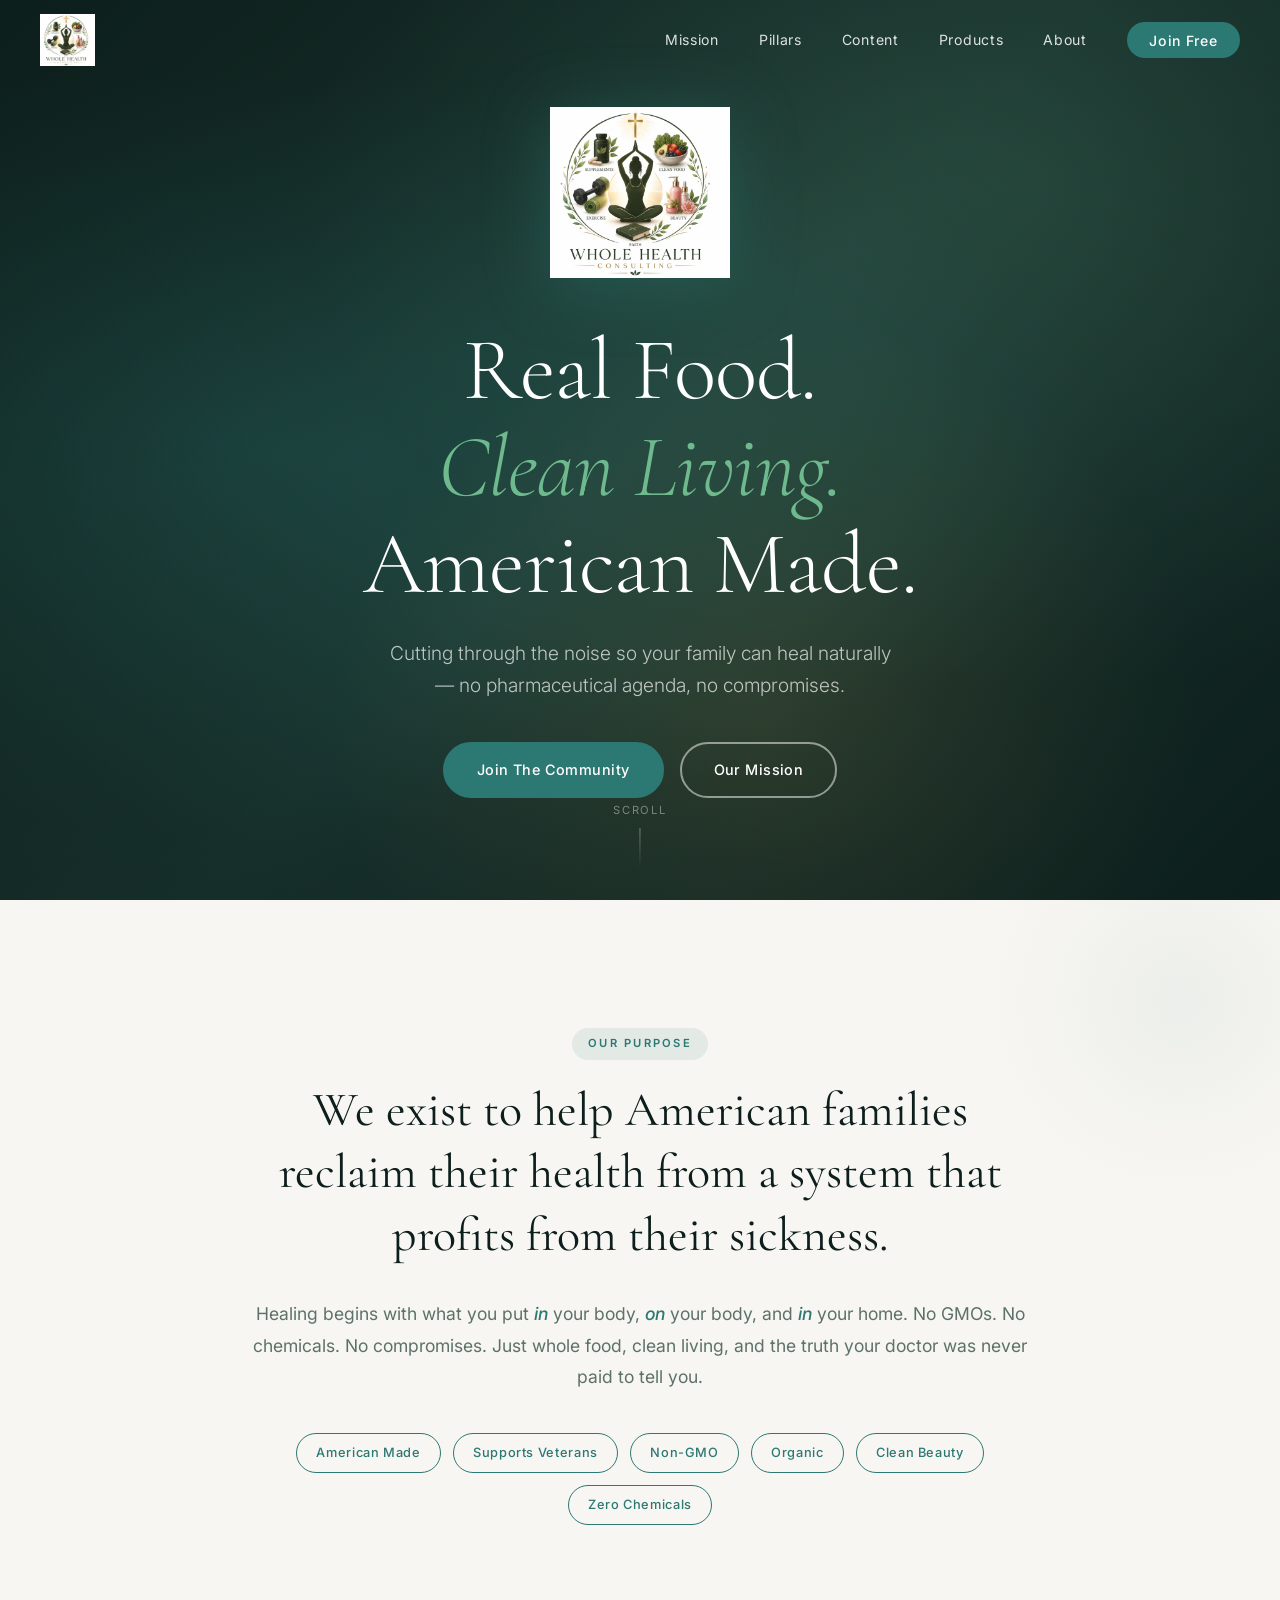
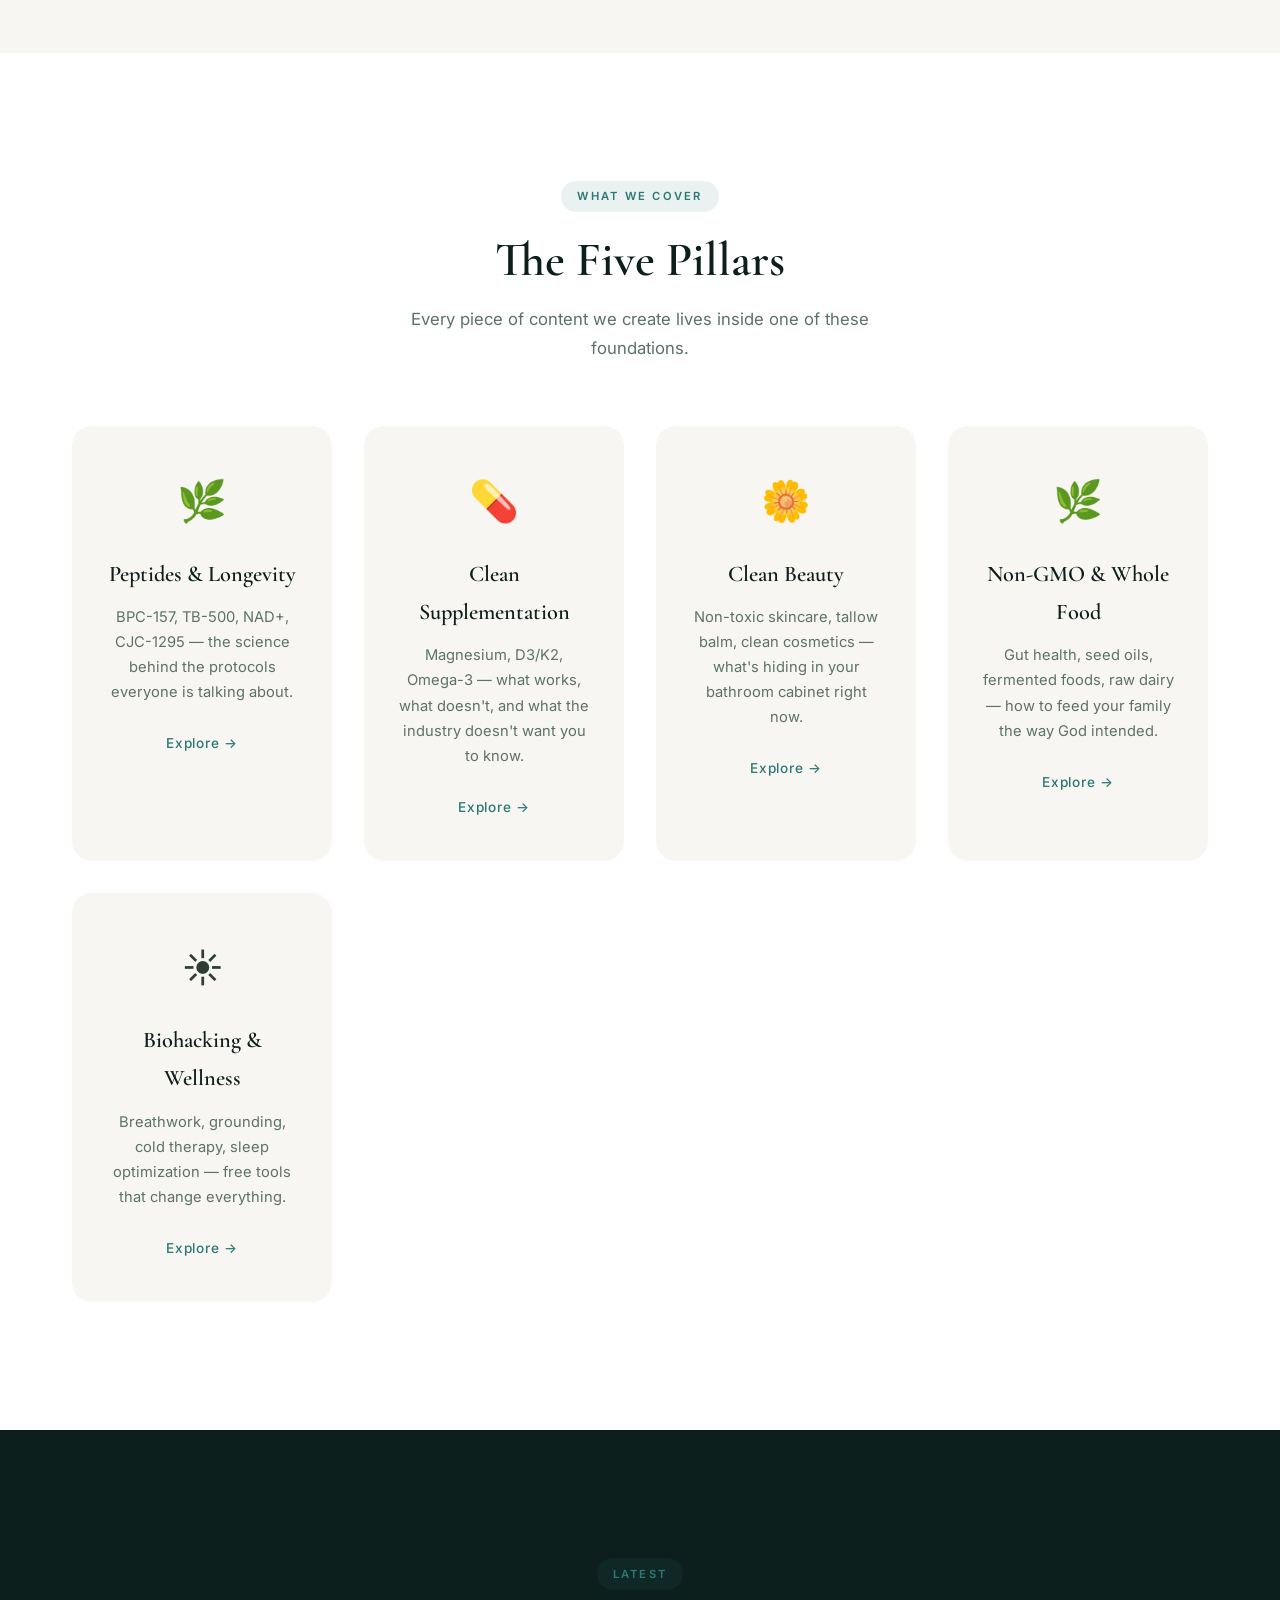
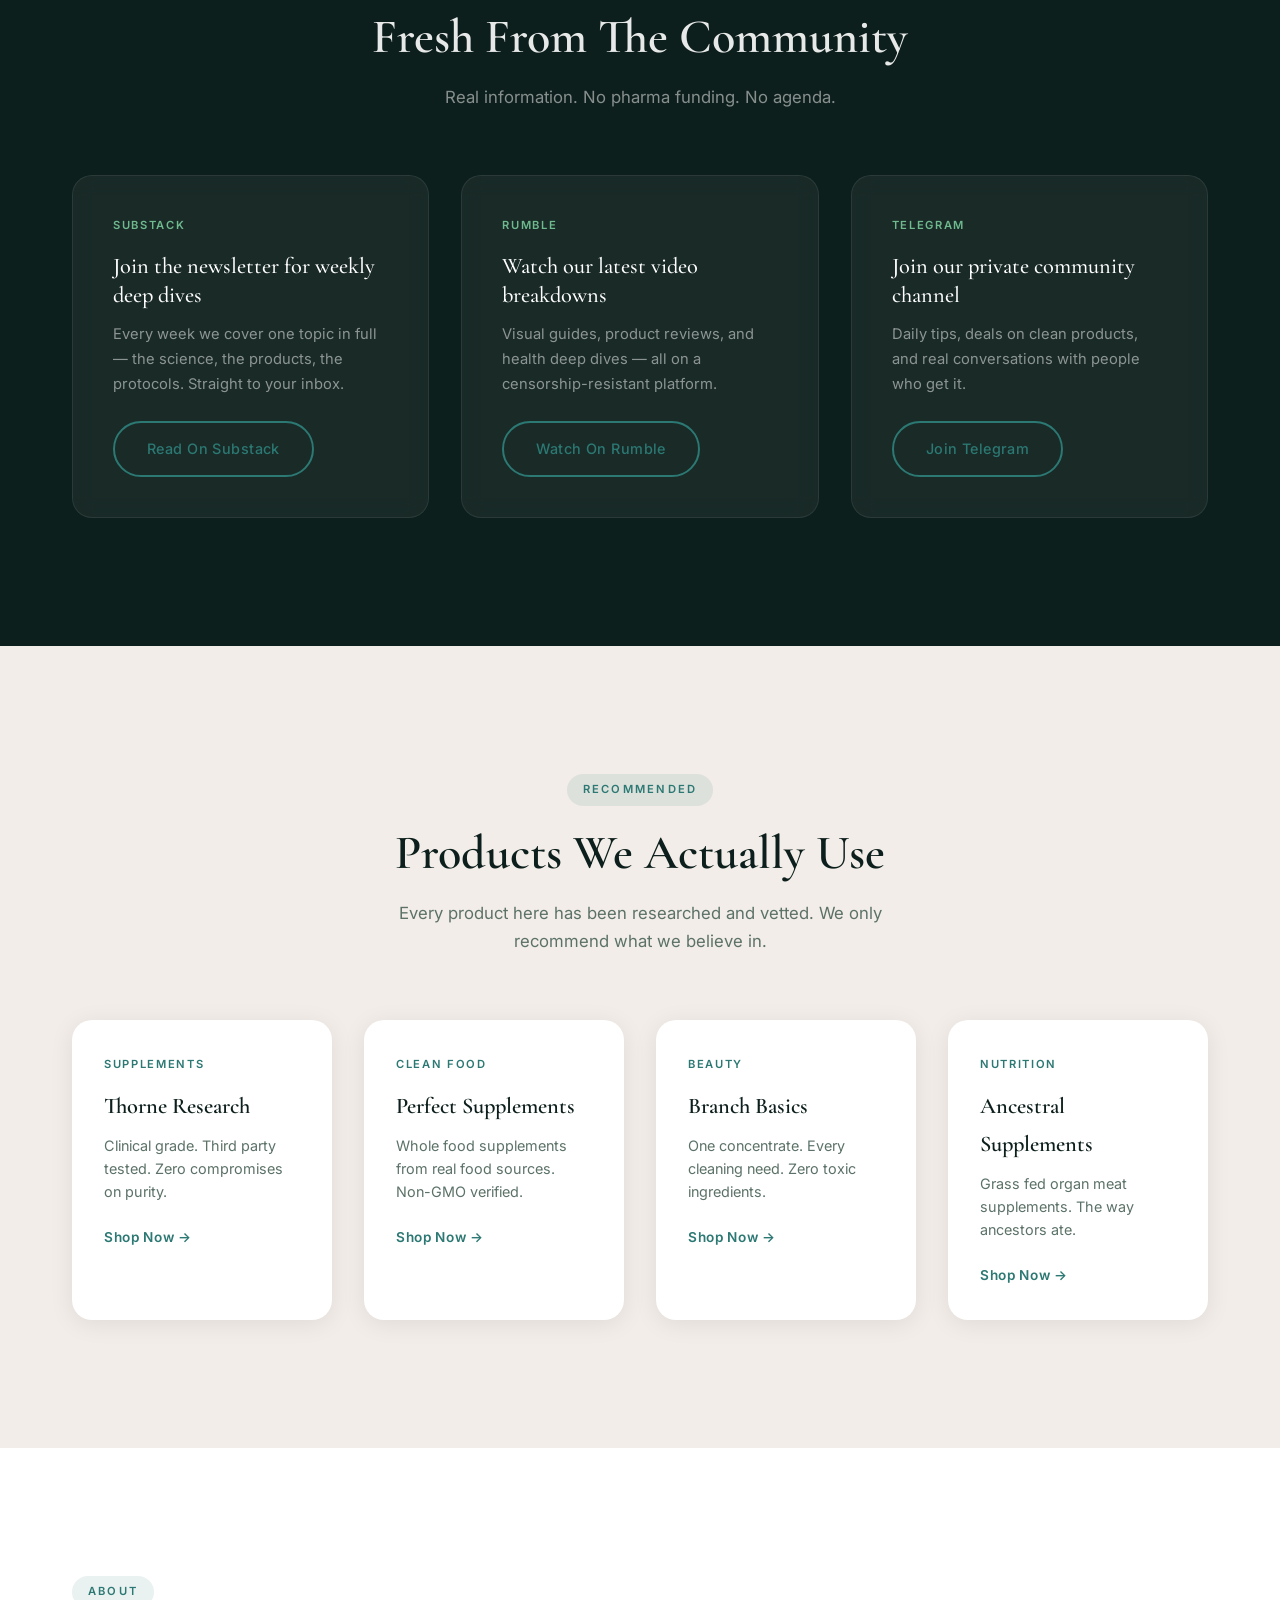
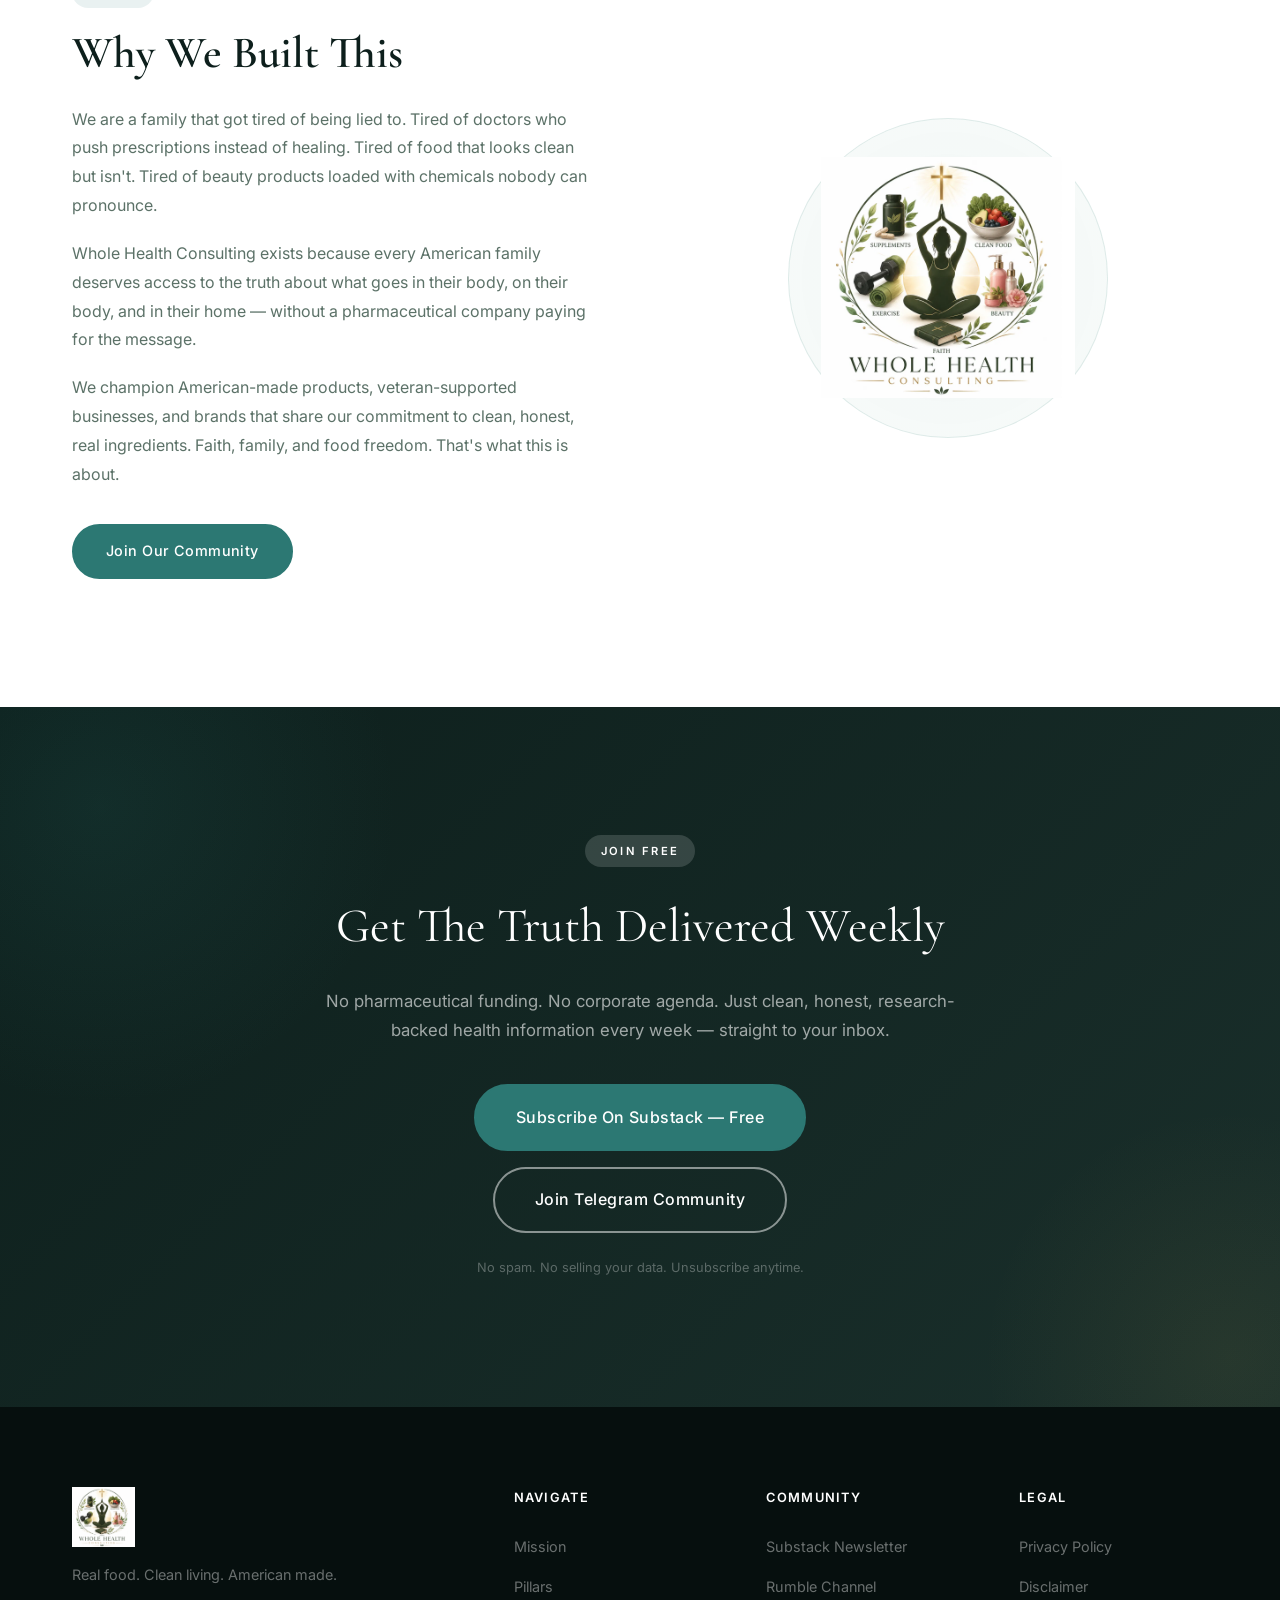
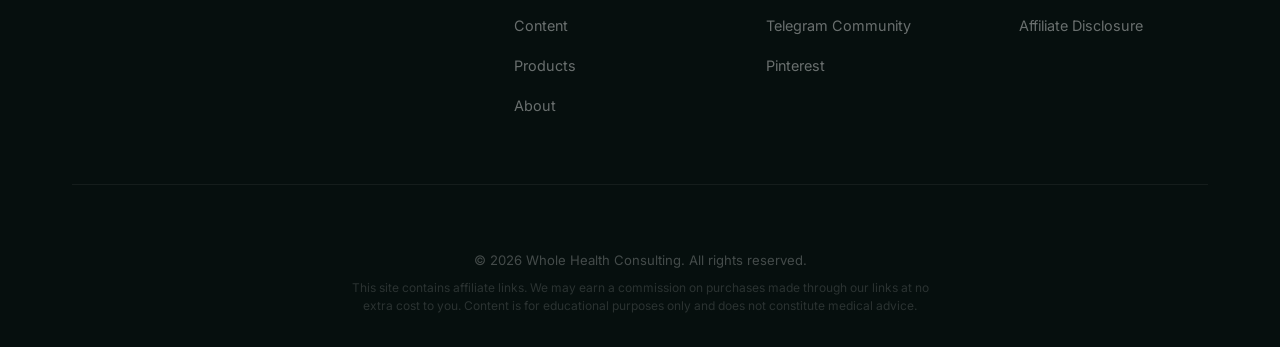
==== index.html @ 57c7e7fd "Initial site build — full homepage with all sections" ====
<!DOCTYPE html>
<html lang="en">
<head>
    <meta charset="UTF-8" />
    <meta name="viewport" content="width=device-width, initial-scale=1.0" />
    <meta name="description" content="Whole Health Consulting — Real food. Clean living. American made. Natural health education for families who demand better." />
    <title>Whole Health Consulting</title>

    <!-- Fonts -->
    <link rel="preconnect" href="https://fonts.googleapis.com" />
    <link rel="preconnect" href="https://fonts.gstatic.com" crossorigin />
    <link href="https://fonts.googleapis.com/css2?family=Cormorant+Garamond:ital,wght@0,300;0,400;0,600;0,700;1,300;1,400&family=Inter:wght@300;400;500;600&display=swap" rel="stylesheet" />

    <!-- Styles -->
    <link rel="stylesheet" href="css/style.css" />
    <link rel="stylesheet" href="css/animations.css" />
    <link rel="stylesheet" href="css/responsive.css" />
</head>

<body>

    <!-- ── NAVIGATION ───────────────────────────────────── -->
    <nav id="navbar">
        <div class="nav-container">
            <a href="#home" class="nav-logo">
                <img src="images/logo.png" alt="Whole Health Consulting" />
            </a>
            <button class="nav-toggle" id="navToggle" aria-label="Toggle menu">
                <span></span><span></span><span></span>
            </button>
            <ul class="nav-links" id="navLinks">
                <li><a href="#mission">Mission</a></li>
                <li><a href="#pillars">Pillars</a></li>
                <li><a href="#content">Content</a></li>
                <li><a href="#products">Products</a></li>
                <li><a href="#about">About</a></li>
                <li><a href="#newsletter" class="nav-cta">Join Free</a></li>
            </ul>
        </div>
    </nav>

    <!-- ── HERO ─────────────────────────────────────────── -->
    <section id="home" class="hero">
        <div class="hero-bg">
            <div class="hero-overlay"></div>
            <div class="hero-particles" id="particles"></div>
        </div>
        <div class="hero-content">
            <img src="images/logo.png" alt="Whole Health Consulting" class="hero-logo animate-float" />
            <h1 class="hero-title animate-fade-up">
                Real Food.<br />
                <em>Clean Living.</em><br />
                American Made.
            </h1>
            <p class="hero-sub animate-fade-up delay-1">
                Cutting through the noise so your family can heal naturally —
                no pharmaceutical agenda, no compromises.
            </p>
            <div class="hero-buttons animate-fade-up delay-2">
                <a href="#newsletter" class="btn btn-primary">Join The Community</a>
                <a href="#mission" class="btn btn-ghost">Our Mission</a>
            </div>
        </div>
        <div class="hero-scroll-indicator">
            <span>Scroll</span>
            <div class="scroll-line"></div>
        </div>
    </section>

    <!-- ── MISSION ───────────────────────────────────────── -->
    <section id="mission" class="mission">
        <div class="container">
            <div class="mission-inner">
                <div class="section-tag animate-on-scroll">Our Purpose</div>
                <h2 class="mission-statement animate-on-scroll">
                    We exist to help American families reclaim their health
                    from a system that profits from their sickness.
                </h2>
                <p class="mission-body animate-on-scroll">
                    Healing begins with what you put <em>in</em> your body, <em>on</em> your body,
                    and <em>in</em> your home. No GMOs. No chemicals. No compromises.
                    Just whole food, clean living, and the truth your doctor was never paid to tell you.
                </p>
                <div class="mission-tags animate-on-scroll">
                    <span class="tag">American Made</span>
                    <span class="tag">Supports Veterans</span>
                    <span class="tag">Non-GMO</span>
                    <span class="tag">Organic</span>
                    <span class="tag">Clean Beauty</span>
                    <span class="tag">Zero Chemicals</span>
                </div>
            </div>
        </div>
    </section>

    <!-- ── PILLARS ───────────────────────────────────────── -->
    <section id="pillars" class="pillars">
        <div class="container">
            <div class="section-header animate-on-scroll">
                <div class="section-tag">What We Cover</div>
                <h2>The Five Pillars</h2>
                <p>Every piece of content we create lives inside one of these foundations.</p>
            </div>
            <div class="pillars-grid">

                <div class="pillar-card animate-on-scroll">
                    <div class="pillar-icon">&#127807;</div>
                    <h3>Peptides &amp; Longevity</h3>
                    <p>BPC-157, TB-500, NAD+, CJC-1295 — the science behind the protocols everyone is talking about.</p>
                    <a href="#newsletter" class="pillar-link">Explore &#8594;</a>
                </div>

                <div class="pillar-card animate-on-scroll delay-1">
                    <div class="pillar-icon">&#128138;</div>
                    <h3>Clean Supplementation</h3>
                    <p>Magnesium, D3/K2, Omega-3 — what works, what doesn't, and what the industry doesn't want you to know.</p>
                    <a href="#newsletter" class="pillar-link">Explore &#8594;</a>
                </div>

                <div class="pillar-card animate-on-scroll delay-2">
                    <div class="pillar-icon">&#127804;</div>
                    <h3>Clean Beauty</h3>
                    <p>Non-toxic skincare, tallow balm, clean cosmetics — what's hiding in your bathroom cabinet right now.</p>
                    <a href="#newsletter" class="pillar-link">Explore &#8594;</a>
                </div>

                <div class="pillar-card animate-on-scroll delay-3">
                    <div class="pillar-icon">&#127807;</div>
                    <h3>Non-GMO &amp; Whole Food</h3>
                    <p>Gut health, seed oils, fermented foods, raw dairy — how to feed your family the way God intended.</p>
                    <a href="#newsletter" class="pillar-link">Explore &#8594;</a>
                </div>

                <div class="pillar-card animate-on-scroll delay-4">
                    <div class="pillar-icon">&#9728;</div>
                    <h3>Biohacking &amp; Wellness</h3>
                    <p>Breathwork, grounding, cold therapy, sleep optimization — free tools that change everything.</p>
                    <a href="#newsletter" class="pillar-link">Explore &#8594;</a>
                </div>

            </div>
        </div>
    </section>

    <!-- ── FEATURED CONTENT ──────────────────────────────── -->
    <section id="content" class="featured-content">
        <div class="container">
            <div class="section-header animate-on-scroll">
                <div class="section-tag">Latest</div>
                <h2>Fresh From The Community</h2>
                <p>Real information. No pharma funding. No agenda.</p>
            </div>
            <div class="content-grid">
                <div class="content-card animate-on-scroll">
                    <div class="content-card-tag">Substack</div>
                    <h3>Join the newsletter for weekly deep dives</h3>
                    <p>Every week we cover one topic in full — the science, the products, the protocols. Straight to your inbox.</p>
                    <a href="https://substack.com" target="_blank" class="btn btn-outline">Read On Substack</a>
                </div>
                <div class="content-card animate-on-scroll delay-1">
                    <div class="content-card-tag">Rumble</div>
                    <h3>Watch our latest video breakdowns</h3>
                    <p>Visual guides, product reviews, and health deep dives — all on a censorship-resistant platform.</p>
                    <a href="https://rumble.com" target="_blank" class="btn btn-outline">Watch On Rumble</a>
                </div>
                <div class="content-card animate-on-scroll delay-2">
                    <div class="content-card-tag">Telegram</div>
                    <h3>Join our private community channel</h3>
                    <p>Daily tips, deals on clean products, and real conversations with people who get it.</p>
                    <a href="https://telegram.org" target="_blank" class="btn btn-outline">Join Telegram</a>
                </div>
            </div>
        </div>
    </section>

    <!-- ── PRODUCTS ───────────────────────────────────────── -->
    <section id="products" class="products">
        <div class="container">
            <div class="section-header animate-on-scroll">
                <div class="section-tag">Recommended</div>
                <h2>Products We Actually Use</h2>
                <p>Every product here has been researched and vetted. We only recommend what we believe in.</p>
            </div>
            <div class="products-grid">
                <div class="product-card animate-on-scroll">
                    <div class="product-category">Supplements</div>
                    <h4>Thorne Research</h4>
                    <p>Clinical grade. Third party tested. Zero compromises on purity.</p>
                    <a href="#" class="product-link">Shop Now &#8594;</a>
                </div>
                <div class="product-card animate-on-scroll delay-1">
                    <div class="product-category">Clean Food</div>
                    <h4>Perfect Supplements</h4>
                    <p>Whole food supplements from real food sources. Non-GMO verified.</p>
                    <a href="#" class="product-link">Shop Now &#8594;</a>
                </div>
                <div class="product-card animate-on-scroll delay-2">
                    <div class="product-category">Beauty</div>
                    <h4>Branch Basics</h4>
                    <p>One concentrate. Every cleaning need. Zero toxic ingredients.</p>
                    <a href="#" class="product-link">Shop Now &#8594;</a>
                </div>
                <div class="product-card animate-on-scroll delay-3">
                    <div class="product-category">Nutrition</div>
                    <h4>Ancestral Supplements</h4>
                    <p>Grass fed organ meat supplements. The way ancestors ate.</p>
                    <a href="#" class="product-link">Shop Now &#8594;</a>
                </div>
            </div>
        </div>
    </section>

    <!-- ── ABOUT ──────────────────────────────────────────── -->
    <section id="about" class="about">
        <div class="container">
            <div class="about-inner">
                <div class="about-text animate-on-scroll">
                    <div class="section-tag">About</div>
                    <h2>Why We Built This</h2>
                    <p>
                        We are a family that got tired of being lied to. Tired of doctors who push prescriptions
                        instead of healing. Tired of food that looks clean but isn't. Tired of beauty products
                        loaded with chemicals nobody can pronounce.
                    </p>
                    <p>
                        Whole Health Consulting exists because every American family deserves access to
                        the truth about what goes in their body, on their body, and in their home —
                        without a pharmaceutical company paying for the message.
                    </p>
                    <p>
                        We champion American-made products, veteran-supported businesses, and brands
                        that share our commitment to clean, honest, real ingredients.
                        Faith, family, and food freedom. That's what this is about.
                    </p>
                    <a href="#newsletter" class="btn btn-primary">Join Our Community</a>
                </div>
                <div class="about-visual animate-on-scroll delay-1">
                    <div class="about-logo-wrap">
                        <img src="images/logo.png" alt="Whole Health Consulting" />
                    </div>
                </div>
            </div>
        </div>
    </section>

    <!-- ── NEWSLETTER ─────────────────────────────────────── -->
    <section id="newsletter" class="newsletter">
        <div class="container">
            <div class="newsletter-inner animate-on-scroll">
                <div class="section-tag light">Join Free</div>
                <h2>Get The Truth Delivered Weekly</h2>
                <p>
                    No pharmaceutical funding. No corporate agenda. Just clean, honest,
                    research-backed health information every week — straight to your inbox.
                </p>
                <div class="newsletter-buttons">
                    <a href="https://substack.com" target="_blank" class="btn btn-primary btn-large">
                        Subscribe On Substack — Free
                    </a>
                    <a href="https://telegram.org" target="_blank" class="btn btn-ghost btn-large">
                        Join Telegram Community
                    </a>
                </div>
                <p class="newsletter-note">No spam. No selling your data. Unsubscribe anytime.</p>
            </div>
        </div>
    </section>

    <!-- ── FOOTER ─────────────────────────────────────────── -->
    <footer class="footer">
        <div class="container">
            <div class="footer-inner">
                <div class="footer-brand">
                    <img src="images/logo.png" alt="Whole Health Consulting" class="footer-logo" />
                    <p>Real food. Clean living. American made.</p>
                </div>
                <div class="footer-links">
                    <h4>Navigate</h4>
                    <ul>
                        <li><a href="#mission">Mission</a></li>
                        <li><a href="#pillars">Pillars</a></li>
                        <li><a href="#content">Content</a></li>
                        <li><a href="#products">Products</a></li>
                        <li><a href="#about">About</a></li>
                    </ul>
                </div>
                <div class="footer-links">
                    <h4>Community</h4>
                    <ul>
                        <li><a href="https://substack.com" target="_blank">Substack Newsletter</a></li>
                        <li><a href="https://rumble.com" target="_blank">Rumble Channel</a></li>
                        <li><a href="https://telegram.org" target="_blank">Telegram Community</a></li>
                        <li><a href="https://pinterest.com" target="_blank">Pinterest</a></li>
                    </ul>
                </div>
                <div class="footer-legal">
                    <h4>Legal</h4>
                    <ul>
                        <li><a href="#">Privacy Policy</a></li>
                        <li><a href="#">Disclaimer</a></li>
                        <li><a href="#">Affiliate Disclosure</a></li>
                    </ul>
                </div>
            </div>
            <div class="footer-bottom">
                <p>&copy; 2026 Whole Health Consulting. All rights reserved.</p>
                <p class="disclaimer">
                    This site contains affiliate links. We may earn a commission on purchases
                    made through our links at no extra cost to you. Content is for educational
                    purposes only and does not constitute medical advice.
                </p>
            </div>
        </div>
    </footer>

    <!-- ── SCRIPTS ────────────────────────────────────────── -->
    <script src="js/nav.js"></script>
    <script src="js/animations.js"></script>
    <script src="js/main.js"></script>

</body>
</html>
---- css/style.css ----
/* ── ROOT VARIABLES ────────────────────────────────────── */
:root {
    --primary:    #2C7873;
    --secondary:  #6FB98F;
    --accent:     #C8B89A;
    --gold:       #C8A951;
    --dark:       #0D1F1C;
    --dark-mid:   #1A2F2B;
    --text:       #2C3E35;
    --text-light: #5C7268;
    --white:      #FFFFFF;
    --off-white:  #F8F6F2;
    --light-bg:   #F2EDE8;

    --font-serif: 'Cormorant Garamond', Georgia, serif;
    --font-sans:  'Inter', system-ui, sans-serif;

    --max-width: 1200px;
    --nav-height: 80px;
    --radius: 12px;
    --radius-lg: 20px;
    --shadow: 0 4px 24px rgba(0,0,0,0.08);
    --shadow-lg: 0 12px 48px rgba(0,0,0,0.14);
    --transition: all 0.4s cubic-bezier(0.4, 0, 0.2, 1);
}

/* ── RESET ──────────────────────────────────────────────── */
*, *::before, *::after { box-sizing: border-box; margin: 0; padding: 0; }
html { scroll-behavior: smooth; font-size: 16px; }
body {
    font-family: var(--font-sans);
    color: var(--text);
    background: var(--white);
    overflow-x: hidden;
    line-height: 1.7;
}
img { max-width: 100%; display: block; }
a  { text-decoration: none; color: inherit; }
ul { list-style: none; }

/* ── UTILITY ────────────────────────────────────────────── */
.container {
    max-width: var(--max-width);
    margin: 0 auto;
    padding: 0 2rem;
}
.section-tag {
    display: inline-block;
    font-family: var(--font-sans);
    font-size: 0.7rem;
    font-weight: 600;
    letter-spacing: 0.2em;
    text-transform: uppercase;
    color: var(--primary);
    background: rgba(44,120,115,0.1);
    padding: 0.4rem 1rem;
    border-radius: 100px;
    margin-bottom: 1.2rem;
}
.section-tag.light {
    color: var(--white);
    background: rgba(255,255,255,0.15);
}
.section-header {
    text-align: center;
    margin-bottom: 4rem;
}
.section-header h2 {
    font-family: var(--font-serif);
    font-size: clamp(2rem, 4vw, 3rem);
    font-weight: 600;
    color: var(--dark);
    margin-bottom: 1rem;
    line-height: 1.2;
}
.section-header p {
    font-size: 1.05rem;
    color: var(--text-light);
    max-width: 520px;
    margin: 0 auto;
}

/* ── BUTTONS ────────────────────────────────────────────── */
.btn {
    display: inline-flex;
    align-items: center;
    justify-content: center;
    gap: 0.5rem;
    padding: 0.85rem 2rem;
    border-radius: 100px;
    font-family: var(--font-sans);
    font-size: 0.9rem;
    font-weight: 500;
    letter-spacing: 0.03em;
    cursor: pointer;
    transition: var(--transition);
    border: 2px solid transparent;
    white-space: nowrap;
}
.btn-primary {
    background: var(--primary);
    color: var(--white);
    border-color: var(--primary);
}
.btn-primary:hover {
    background: var(--dark-mid);
    border-color: var(--dark-mid);
    transform: translateY(-2px);
    box-shadow: 0 8px 24px rgba(44,120,115,0.3);
}
.btn-ghost {
    background: transparent;
    color: var(--white);
    border-color: rgba(255,255,255,0.5);
}
.btn-ghost:hover {
    background: rgba(255,255,255,0.1);
    border-color: var(--white);
    transform: translateY(-2px);
}
.btn-outline {
    background: transparent;
    color: var(--primary);
    border-color: var(--primary);
}
.btn-outline:hover {
    background: var(--primary);
    color: var(--white);
    transform: translateY(-2px);
}
.btn-large { padding: 1.1rem 2.5rem; font-size: 1rem; }

/* ── NAVIGATION ─────────────────────────────────────────── */
#navbar {
    position: fixed;
    top: 0; left: 0; right: 0;
    z-index: 1000;
    height: var(--nav-height);
    transition: var(--transition);
    padding: 0 2rem;
}
#navbar.scrolled {
    background: rgba(13,31,28,0.96);
    backdrop-filter: blur(12px);
    box-shadow: 0 2px 20px rgba(0,0,0,0.2);
}
.nav-container {
    max-width: var(--max-width);
    margin: 0 auto;
    height: 100%;
    display: flex;
    align-items: center;
    justify-content: space-between;
}
.nav-logo img {
    height: 52px;
    width: auto;
    transition: var(--transition);
}
.nav-logo img:hover { opacity: 0.85; }
.nav-links {
    display: flex;
    align-items: center;
    gap: 2.5rem;
}
.nav-links a {
    color: rgba(255,255,255,0.85);
    font-size: 0.88rem;
    font-weight: 400;
    letter-spacing: 0.05em;
    transition: var(--transition);
    position: relative;
}
.nav-links a::after {
    content: '';
    position: absolute;
    bottom: -4px; left: 0;
    width: 0; height: 1px;
    background: var(--secondary);
    transition: var(--transition);
}
.nav-links a:hover { color: var(--white); }
.nav-links a:hover::after { width: 100%; }
.nav-cta {
    background: var(--primary) !important;
    color: var(--white) !important;
    padding: 0.6rem 1.4rem;
    border-radius: 100px;
    font-weight: 500 !important;
}
.nav-cta:hover {
    background: var(--secondary) !important;
    transform: translateY(-1px);
}
.nav-cta::after { display: none !important; }
.nav-toggle {
    display: none;
    flex-direction: column;
    gap: 5px;
    background: none;
    border: none;
    cursor: pointer;
    padding: 4px;
}
.nav-toggle span {
    display: block;
    width: 24px; height: 2px;
    background: var(--white);
    transition: var(--transition);
    border-radius: 2px;
}

/* ── HERO ───────────────────────────────────────────────── */
.hero {
    position: relative;
    min-height: 100vh;
    display: flex;
    align-items: center;
    justify-content: center;
    overflow: hidden;
    background: var(--dark);
}
.hero-bg {
    position: absolute;
    inset: 0;
    background: 
        radial-gradient(ellipse at 20% 50%, rgba(44,120,115,0.3) 0%, transparent 60%),
        radial-gradient(ellipse at 80% 20%, rgba(111,185,143,0.2) 0%, transparent 50%),
        radial-gradient(ellipse at 60% 80%, rgba(200,169,81,0.15) 0%, transparent 40%),
        linear-gradient(135deg, #0D1F1C 0%, #1A3530 50%, #0D1F1C 100%);
}
.hero-overlay {
    position: absolute;
    inset: 0;
    background: radial-gradient(ellipse at center, transparent 30%, rgba(13,31,28,0.4) 100%);
}
.hero-content {
    position: relative;
    z-index: 2;
    text-align: center;
    padding: 0 2rem;
    max-width: 800px;
}
.hero-logo {
    width: 180px;
    height: 180px;
    object-fit: contain;
    margin: 0 auto 2.5rem;
    filter: drop-shadow(0 8px 32px rgba(44,120,115,0.4));
}
.hero-title {
    font-family: var(--font-serif);
    font-size: clamp(3rem, 7vw, 5.5rem);
    font-weight: 300;
    color: var(--white);
    line-height: 1.1;
    margin-bottom: 1.5rem;
    letter-spacing: -0.01em;
}
.hero-title em {
    font-style: italic;
    color: var(--secondary);
}
.hero-sub {
    font-size: clamp(1rem, 2vw, 1.2rem);
    color: rgba(255,255,255,0.7);
    max-width: 520px;
    margin: 0 auto 2.5rem;
    line-height: 1.7;
    font-weight: 300;
}
.hero-buttons {
    display: flex;
    gap: 1rem;
    justify-content: center;
    flex-wrap: wrap;
}
.hero-scroll-indicator {
    position: absolute;
    bottom: 2rem;
    left: 50%;
    transform: translateX(-50%);
    display: flex;
    flex-direction: column;
    align-items: center;
    gap: 0.5rem;
    color: rgba(255,255,255,0.4);
    font-size: 0.7rem;
    letter-spacing: 0.15em;
    text-transform: uppercase;
}
.scroll-line {
    width: 1px;
    height: 40px;
    background: linear-gradient(to bottom, rgba(255,255,255,0.4), transparent);
    animation: scrollPulse 2s ease-in-out infinite;
}

/* ── MISSION ─────────────────────────────────────────────── */
.mission {
    padding: 8rem 0;
    background: var(--off-white);
    position: relative;
    overflow: hidden;
}
.mission::before {
    content: '';
    position: absolute;
    top: -100px; right: -100px;
    width: 400px; height: 400px;
    border-radius: 50%;
    background: radial-gradient(circle, rgba(44,120,115,0.06), transparent 70%);
}
.mission-inner {
    max-width: 780px;
    margin: 0 auto;
    text-align: center;
}
.mission-statement {
    font-family: var(--font-serif);
    font-size: clamp(1.8rem, 4vw, 3rem);
    font-weight: 400;
    color: var(--dark);
    line-height: 1.3;
    margin-bottom: 2rem;
}
.mission-body {
    font-size: 1.1rem;
    color: var(--text-light);
    margin-bottom: 2.5rem;
    line-height: 1.8;
}
.mission-body em {
    color: var(--primary);
    font-style: italic;
    font-weight: 500;
}
.mission-tags {
    display: flex;
    flex-wrap: wrap;
    gap: 0.75rem;
    justify-content: center;
}
.tag {
    padding: 0.5rem 1.2rem;
    border: 1.5px solid var(--primary);
    border-radius: 100px;
    font-size: 0.8rem;
    font-weight: 500;
    color: var(--primary);
    letter-spacing: 0.05em;
    transition: var(--transition);
}
.tag:hover {
    background: var(--primary);
    color: var(--white);
}

/* ── PILLARS ─────────────────────────────────────────────── */
.pillars {
    padding: 8rem 0;
    background: var(--white);
}
.pillars-grid {
    display: grid;
    grid-template-columns: repeat(auto-fit, minmax(220px, 1fr));
    gap: 2rem;
}
.pillar-card {
    background: var(--off-white);
    border-radius: var(--radius-lg);
    padding: 2.5rem 2rem;
    text-align: center;
    transition: var(--transition);
    border: 1px solid transparent;
    position: relative;
    overflow: hidden;
}
.pillar-card::before {
    content: '';
    position: absolute;
    bottom: 0; left: 0; right: 0;
    height: 3px;
    background: linear-gradient(90deg, var(--primary), var(--secondary));
    transform: scaleX(0);
    transition: var(--transition);
}
.pillar-card:hover {
    transform: translateY(-8px);
    box-shadow: var(--shadow-lg);
    border-color: rgba(44,120,115,0.1);
    background: var(--white);
}
.pillar-card:hover::before { transform: scaleX(1); }
.pillar-icon {
    font-size: 2.5rem;
    margin-bottom: 1.2rem;
    display: block;
}
.pillar-card h3 {
    font-family: var(--font-serif);
    font-size: 1.4rem;
    font-weight: 600;
    color: var(--dark);
    margin-bottom: 0.8rem;
}
.pillar-card p {
    font-size: 0.92rem;
    color: var(--text-light);
    line-height: 1.7;
    margin-bottom: 1.5rem;
}
.pillar-link {
    font-size: 0.85rem;
    font-weight: 500;
    color: var(--primary);
    letter-spacing: 0.05em;
    transition: var(--transition);
}
.pillar-link:hover { color: var(--secondary); letter-spacing: 0.1em; }

/* ── FEATURED CONTENT ───────────────────────────────────── */
.featured-content {
    padding: 8rem 0;
    background: var(--dark);
}
.featured-content .section-header h2,
.featured-content .section-header p { color: rgba(255,255,255,0.9); }
.featured-content .section-header p { color: rgba(255,255,255,0.5); }
.content-grid {
    display: grid;
    grid-template-columns: repeat(auto-fit, minmax(280px, 1fr));
    gap: 2rem;
}
.content-card {
    background: rgba(255,255,255,0.05);
    border: 1px solid rgba(255,255,255,0.08);
    border-radius: var(--radius-lg);
    padding: 2.5rem;
    transition: var(--transition);
    backdrop-filter: blur(10px);
}
.content-card:hover {
    background: rgba(255,255,255,0.08);
    border-color: rgba(111,185,143,0.3);
    transform: translateY(-4px);
}
.content-card-tag {
    font-size: 0.7rem;
    font-weight: 600;
    letter-spacing: 0.15em;
    text-transform: uppercase;
    color: var(--secondary);
    margin-bottom: 1rem;
}
.content-card h3 {
    font-family: var(--font-serif);
    font-size: 1.4rem;
    font-weight: 500;
    color: var(--white);
    margin-bottom: 0.8rem;
    line-height: 1.3;
}
.content-card p {
    font-size: 0.92rem;
    color: rgba(255,255,255,0.5);
    margin-bottom: 1.5rem;
    line-height: 1.7;
}

/* ── PRODUCTS ───────────────────────────────────────────── */
.products {
    padding: 8rem 0;
    background: var(--light-bg);
}
.products-grid {
    display: grid;
    grid-template-columns: repeat(auto-fit, minmax(240px, 1fr));
    gap: 2rem;
}
.product-card {
    background: var(--white);
    border-radius: var(--radius-lg);
    padding: 2rem;
    transition: var(--transition);
    box-shadow: var(--shadow);
    border-top: 3px solid transparent;
}
.product-card:hover {
    transform: translateY(-6px);
    box-shadow: var(--shadow-lg);
    border-top-color: var(--primary);
}
.product-category {
    font-size: 0.7rem;
    font-weight: 600;
    letter-spacing: 0.15em;
    text-transform: uppercase;
    color: var(--primary);
    margin-bottom: 0.8rem;
}
.product-card h4 {
    font-family: var(--font-serif);
    font-size: 1.4rem;
    font-weight: 600;
    color: var(--dark);
    margin-bottom: 0.6rem;
}
.product-card p {
    font-size: 0.9rem;
    color: var(--text-light);
    margin-bottom: 1.2rem;
    line-height: 1.6;
}
.product-link {
    font-size: 0.85rem;
    font-weight: 600;
    color: var(--primary);
    letter-spacing: 0.05em;
    transition: var(--transition);
}
.product-link:hover { color: var(--secondary); letter-spacing: 0.1em; }

/* ── ABOUT ──────────────────────────────────────────────── */
.about {
    padding: 8rem 0;
    background: var(--white);
}
.about-inner {
    display: grid;
    grid-template-columns: 1fr 1fr;
    gap: 6rem;
    align-items: center;
}
.about-text h2 {
    font-family: var(--font-serif);
    font-size: clamp(2rem, 3.5vw, 2.8rem);
    font-weight: 600;
    color: var(--dark);
    margin-bottom: 1.5rem;
    line-height: 1.2;
}
.about-text p {
    font-size: 1rem;
    color: var(--text-light);
    line-height: 1.8;
    margin-bottom: 1.2rem;
}
.about-text .btn { margin-top: 1rem; }
.about-visual { display: flex; justify-content: center; }
.about-logo-wrap {
    width: 320px; height: 320px;
    border-radius: 50%;
    background: radial-gradient(circle, rgba(44,120,115,0.08), rgba(111,185,143,0.04));
    display: flex;
    align-items: center;
    justify-content: center;
    border: 1px solid rgba(44,120,115,0.12);
    padding: 2rem;
    animation: gentlePulse 4s ease-in-out infinite;
}
.about-logo-wrap img { width: 100%; }

/* ── NEWSLETTER ─────────────────────────────────────────── */
.newsletter {
    padding: 8rem 0;
    background: linear-gradient(135deg, var(--dark) 0%, var(--dark-mid) 100%);
    position: relative;
    overflow: hidden;
}
.newsletter::before {
    content: '';
    position: absolute;
    top: -200px; left: -200px;
    width: 600px; height: 600px;
    border-radius: 50%;
    background: radial-gradient(circle, rgba(44,120,115,0.15), transparent 70%);
}
.newsletter::after {
    content: '';
    position: absolute;
    bottom: -200px; right: -200px;
    width: 500px; height: 500px;
    border-radius: 50%;
    background: radial-gradient(circle, rgba(200,169,81,0.08), transparent 70%);
}
.newsletter-inner {
    position: relative;
    z-index: 2;
    text-align: center;
    max-width: 640px;
    margin: 0 auto;
}
.newsletter-inner h2 {
    font-family: var(--font-serif);
    font-size: clamp(2rem, 4vw, 3rem);
    font-weight: 400;
    color: var(--white);
    margin-bottom: 1.2rem;
}
.newsletter-inner p {
    font-size: 1.05rem;
    color: rgba(255,255,255,0.6);
    margin-bottom: 2.5rem;
    line-height: 1.7;
}
.newsletter-buttons {
    display: flex;
    gap: 1rem;
    justify-content: center;
    flex-wrap: wrap;
    margin-bottom: 1.5rem;
}
.newsletter-note {
    font-size: 0.8rem !important;
    color: rgba(255,255,255,0.3) !important;
    margin-bottom: 0 !important;
}

/* ── FOOTER ─────────────────────────────────────────────── */
.footer {
    background: #060F0E;
    padding: 5rem 0 2rem;
}
.footer-inner {
    display: grid;
    grid-template-columns: 2fr 1fr 1fr 1fr;
    gap: 4rem;
    margin-bottom: 4rem;
    padding-bottom: 4rem;
    border-bottom: 1px solid rgba(255,255,255,0.06);
}
.footer-brand p {
    color: rgba(255,255,255,0.4);
    font-size: 0.9rem;
    margin-top: 1rem;
    line-height: 1.6;
}
.footer-logo { height: 60px; width: auto; }
.footer-links h4 {
    color: var(--white);
    font-size: 0.8rem;
    font-weight: 600;
    letter-spacing: 0.1em;
    text-transform: uppercase;
    margin-bottom: 1.5rem;
}
.footer-links ul { display: flex; flex-direction: column; gap: 0.8rem; }
.footer-links a {
    color: rgba(255,255,255,0.4);
    font-size: 0.9rem;
    transition: var(--transition);
}
.footer-links a:hover { color: var(--secondary); }
.footer-legal h4 {
    color: var(--white);
    font-size: 0.8rem;
    font-weight: 600;
    letter-spacing: 0.1em;
    text-transform: uppercase;
    margin-bottom: 1.5rem;
}
.footer-legal ul { display: flex; flex-direction: column; gap: 0.8rem; }
.footer-legal a {
    color: rgba(255,255,255,0.4);
    font-size: 0.9rem;
    transition: var(--transition);
}
.footer-legal a:hover { color: var(--secondary); }
.footer-bottom { text-align: center; }
.footer-bottom p {
    color: rgba(255,255,255,0.25);
    font-size: 0.82rem;
    margin-bottom: 0.5rem;
}
.disclaimer {
    color: rgba(255,255,255,0.15) !important;
    font-size: 0.75rem !important;
    max-width: 600px;
    margin: 0 auto !important;
    line-height: 1.5;
}
---- css/responsive.css ----
/* ── TABLET ─────────────────────────────────────────────── */
@media (max-width: 1024px) {
    .about-inner { grid-template-columns: 1fr; gap: 3rem; }
    .about-visual { order: -1; }
    .footer-inner { grid-template-columns: 1fr 1fr; gap: 3rem; }
}

/* ── MOBILE ─────────────────────────────────────────────── */
@media (max-width: 768px) {
    .nav-links {
        position: fixed;
        top: var(--nav-height); left: 0; right: 0;
        background: rgba(13,31,28,0.98);
        backdrop-filter: blur(12px);
        flex-direction: column;
        padding: 2rem;
        gap: 1.5rem;
        transform: translateY(-100%);
        opacity: 0;
        transition: var(--transition);
        pointer-events: none;
    }
    .nav-links.open {
        transform: translateY(0);
        opacity: 1;
        pointer-events: all;
    }
    .nav-toggle { display: flex; }
    .hero-logo { width: 130px; height: 130px; }
    .pillars-grid { grid-template-columns: 1fr 1fr; }
    .content-grid { grid-template-columns: 1fr; }
    .footer-inner { grid-template-columns: 1fr; gap: 2rem; }
    .newsletter-buttons { flex-direction: column; align-items: center; }
}

@media (max-width: 480px) {
    .pillars-grid { grid-template-columns: 1fr; }
    .products-grid { grid-template-columns: 1fr; }
    .hero-buttons { flex-direction: column; align-items: center; }
}
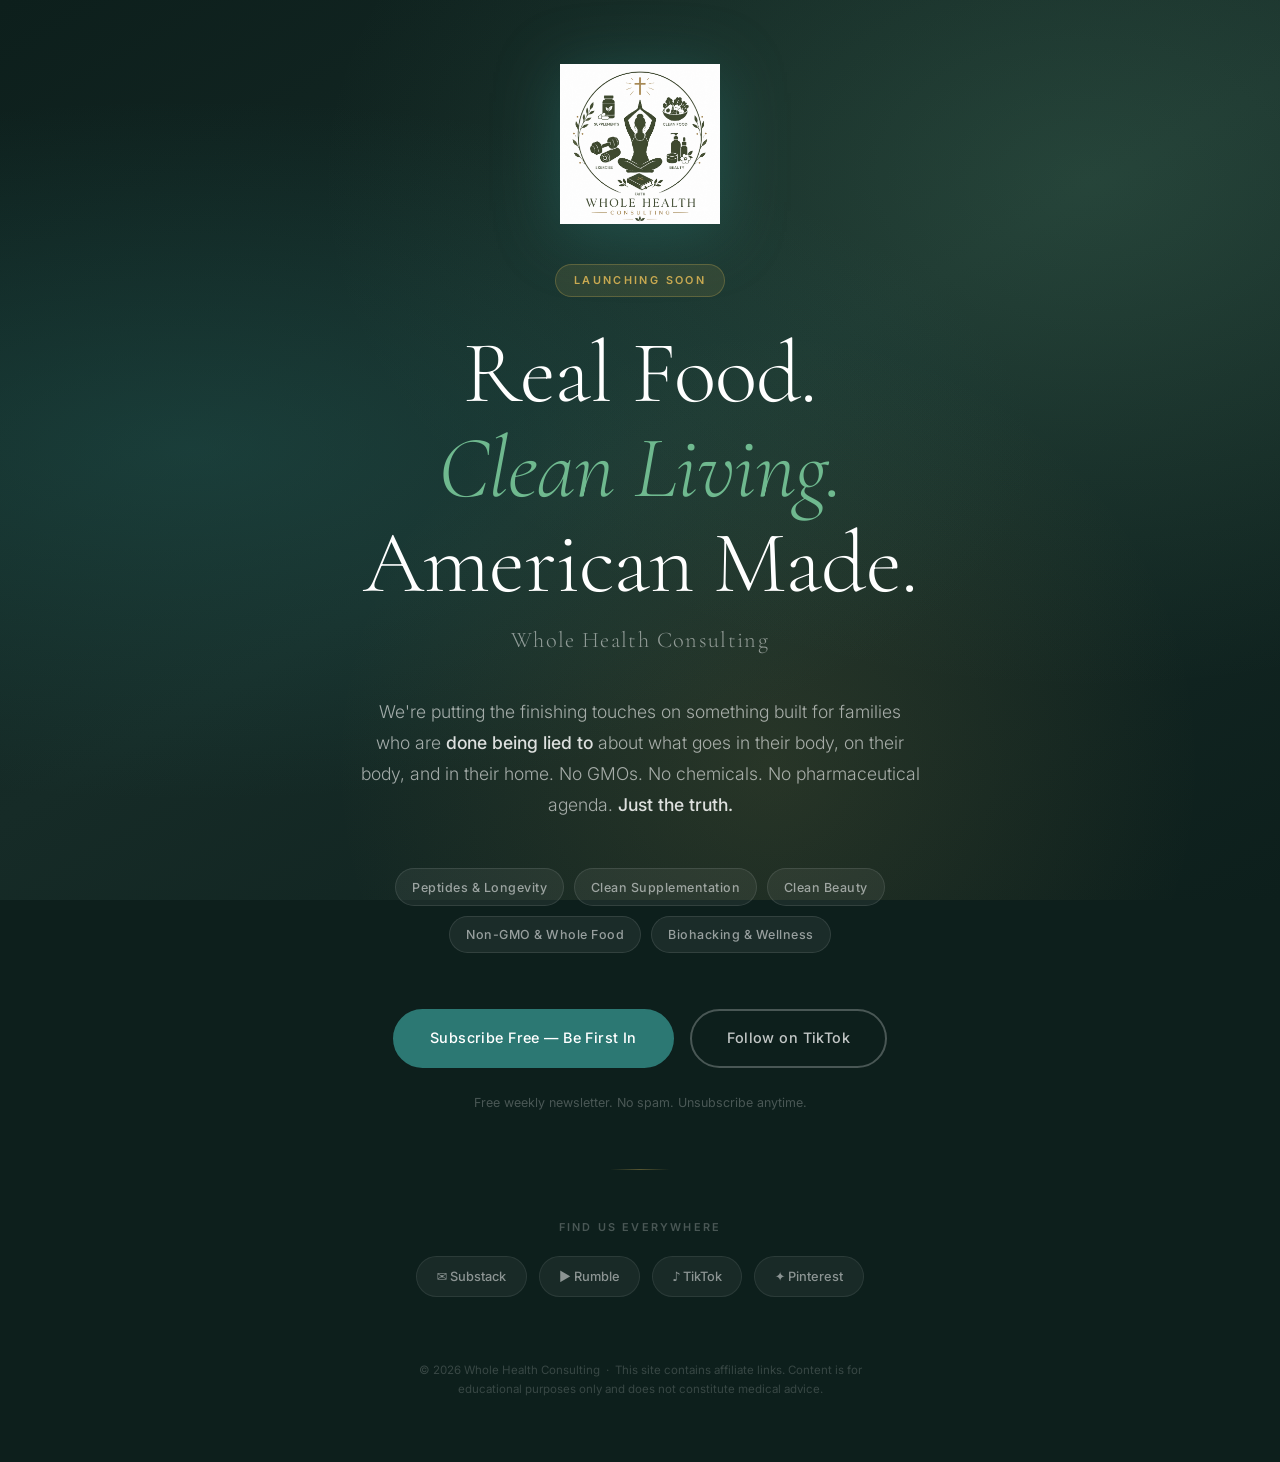
==== commit 271370a6: "Add coming-soon landing page; preserve full site as preview.html - index.html: branded coming-soon p" ====
--- a/index.html
+++ b/index.html
@@ -3,320 +3,377 @@
 <head>
     <meta charset="UTF-8" />
     <meta name="viewport" content="width=device-width, initial-scale=1.0" />
-    <meta name="description" content="Whole Health Consulting — Real food. Clean living. American made. Natural health education for families who demand better." />
-    <title>Whole Health Consulting</title>
+    <title>Whole Health Consulting — Coming Soon</title>
+
+    <meta name="description" content="Whole Health Consulting is launching soon. Real food. Clean living. American made. Subscribe to be first in." />
+
+    <!-- Open Graph -->
+    <meta property="og:title" content="Whole Health Consulting — Coming Soon" />
+    <meta property="og:description" content="Real food. Clean living. American made. We're launching soon — subscribe to be first in." />
+    <meta property="og:image" content="https://wholehealth.consulting/images/logo.png" />
+    <meta property="og:url" content="https://wholehealth.consulting" />
+    <meta property="og:type" content="website" />
+
+    <!-- Favicon -->
+    <link rel="icon" type="image/png" href="images/logo.png" />
+    <link rel="apple-touch-icon" href="images/logo.png" />
 
     <!-- Fonts -->
     <link rel="preconnect" href="https://fonts.googleapis.com" />
     <link rel="preconnect" href="https://fonts.gstatic.com" crossorigin />
-    <link href="https://fonts.googleapis.com/css2?family=Cormorant+Garamond:ital,wght@0,300;0,400;0,600;0,700;1,300;1,400&family=Inter:wght@300;400;500;600&display=swap" rel="stylesheet" />
-
-    <!-- Styles -->
-    <link rel="stylesheet" href="css/style.css" />
-    <link rel="stylesheet" href="css/animations.css" />
-    <link rel="stylesheet" href="css/responsive.css" />
+    <link href="https://fonts.googleapis.com/css2?family=Cormorant+Garamond:ital,wght@0,300;0,400;0,600;1,300;1,400&family=Inter:wght@300;400;500;600&display=swap" rel="stylesheet" />
+
+    <style>
+        *, *::before, *::after { box-sizing: border-box; margin: 0; padding: 0; }
+
+        :root {
+            --primary:   #2C7873;
+            --secondary: #6FB98F;
+            --gold:      #C8A951;
+            --dark:      #0D1F1C;
+            --dark-mid:  #1A3530;
+            --white:     #FFFFFF;
+            --off-white: #F8F6F2;
+            --serif:     'Cormorant Garamond', Georgia, serif;
+            --sans:      'Inter', system-ui, sans-serif;
+        }
+
+        html { scroll-behavior: smooth; }
+
+        body {
+            font-family: var(--sans);
+            background: var(--dark);
+            color: var(--white);
+            min-height: 100vh;
+            overflow-x: hidden;
+            line-height: 1.7;
+        }
+
+        /* ── BACKGROUND ── */
+        .bg {
+            position: fixed;
+            inset: 0;
+            z-index: 0;
+            background:
+                radial-gradient(ellipse at 15% 50%, rgba(44,120,115,0.28) 0%, transparent 55%),
+                radial-gradient(ellipse at 85% 20%, rgba(111,185,143,0.18) 0%, transparent 50%),
+                radial-gradient(ellipse at 60% 85%, rgba(200,169,81,0.12) 0%, transparent 40%),
+                linear-gradient(150deg, #0D1F1C 0%, #162B27 50%, #0D1F1C 100%);
+        }
+
+        /* ── LAYOUT ── */
+        .page {
+            position: relative;
+            z-index: 1;
+            min-height: 100vh;
+            display: flex;
+            flex-direction: column;
+            align-items: center;
+            justify-content: center;
+            padding: 4rem 2rem;
+            text-align: center;
+        }
+
+        /* ── LOGO ── */
+        .logo {
+            width: 160px;
+            height: 160px;
+            object-fit: contain;
+            margin-bottom: 2.5rem;
+            filter: drop-shadow(0 8px 32px rgba(44,120,115,0.45));
+            animation: float 6s ease-in-out infinite;
+        }
+
+        @keyframes float {
+            0%, 100% { transform: translateY(0); }
+            50%       { transform: translateY(-12px); }
+        }
+
+        /* ── BADGE ── */
+        .badge {
+            display: inline-block;
+            font-family: var(--sans);
+            font-size: 0.68rem;
+            font-weight: 600;
+            letter-spacing: 0.22em;
+            text-transform: uppercase;
+            color: var(--gold);
+            background: rgba(200,169,81,0.12);
+            border: 1px solid rgba(200,169,81,0.3);
+            padding: 0.4rem 1.1rem;
+            border-radius: 100px;
+            margin-bottom: 1.8rem;
+        }
+
+        /* ── HEADLINE ── */
+        h1 {
+            font-family: var(--serif);
+            font-size: clamp(2.8rem, 7vw, 5.5rem);
+            font-weight: 300;
+            line-height: 1.08;
+            letter-spacing: -0.01em;
+            margin-bottom: 0.6rem;
+            color: var(--white);
+        }
+        h1 em {
+            font-style: italic;
+            color: var(--secondary);
+        }
+
+        .tagline {
+            font-family: var(--serif);
+            font-size: clamp(1rem, 2.5vw, 1.4rem);
+            font-weight: 300;
+            color: rgba(255,255,255,0.5);
+            letter-spacing: 0.06em;
+            margin-bottom: 2.4rem;
+        }
+
+        /* ── DESCRIPTION ── */
+        .description {
+            font-size: clamp(0.95rem, 2vw, 1.1rem);
+            color: rgba(255,255,255,0.6);
+            max-width: 560px;
+            margin: 0 auto 3rem;
+            line-height: 1.75;
+            font-weight: 300;
+        }
+        .description strong {
+            color: rgba(255,255,255,0.85);
+            font-weight: 500;
+        }
+
+        /* ── PILLARS TEASER ── */
+        .pillars {
+            display: flex;
+            flex-wrap: wrap;
+            gap: 0.6rem;
+            justify-content: center;
+            margin-bottom: 3.5rem;
+            max-width: 640px;
+        }
+        .pillar-tag {
+            font-size: 0.78rem;
+            font-weight: 500;
+            letter-spacing: 0.04em;
+            color: rgba(255,255,255,0.55);
+            background: rgba(255,255,255,0.06);
+            border: 1px solid rgba(255,255,255,0.1);
+            padding: 0.45rem 1rem;
+            border-radius: 100px;
+            transition: all 0.3s ease;
+        }
+        .pillar-tag:hover {
+            background: rgba(44,120,115,0.2);
+            border-color: rgba(44,120,115,0.4);
+            color: var(--white);
+        }
+
+        /* ── CTA ── */
+        .cta-group {
+            display: flex;
+            gap: 1rem;
+            justify-content: center;
+            flex-wrap: wrap;
+            margin-bottom: 1.5rem;
+        }
+        .btn {
+            display: inline-flex;
+            align-items: center;
+            gap: 0.5rem;
+            padding: 0.95rem 2.2rem;
+            border-radius: 100px;
+            font-family: var(--sans);
+            font-size: 0.9rem;
+            font-weight: 500;
+            letter-spacing: 0.03em;
+            cursor: pointer;
+            transition: all 0.35s cubic-bezier(0.4, 0, 0.2, 1);
+            border: 2px solid transparent;
+            text-decoration: none;
+            white-space: nowrap;
+        }
+        .btn-primary {
+            background: var(--primary);
+            color: var(--white);
+            border-color: var(--primary);
+        }
+        .btn-primary:hover {
+            background: #3a9e97;
+            border-color: #3a9e97;
+            transform: translateY(-2px);
+            box-shadow: 0 8px 28px rgba(44,120,115,0.4);
+        }
+        .btn-ghost {
+            background: transparent;
+            color: rgba(255,255,255,0.75);
+            border-color: rgba(255,255,255,0.25);
+        }
+        .btn-ghost:hover {
+            background: rgba(255,255,255,0.07);
+            border-color: rgba(255,255,255,0.5);
+            color: var(--white);
+            transform: translateY(-2px);
+        }
+
+        .cta-note {
+            font-size: 0.78rem;
+            color: rgba(255,255,255,0.25);
+            margin-bottom: 3.5rem;
+        }
+
+        /* ── DIVIDER ── */
+        .divider {
+            width: 60px;
+            height: 1px;
+            background: linear-gradient(90deg, transparent, rgba(200,169,81,0.4), transparent);
+            margin: 0 auto 3rem;
+        }
+
+        /* ── SOCIAL LINKS ── */
+        .social-label {
+            font-size: 0.68rem;
+            font-weight: 600;
+            letter-spacing: 0.2em;
+            text-transform: uppercase;
+            color: rgba(255,255,255,0.25);
+            margin-bottom: 1.2rem;
+        }
+        .social-row {
+            display: flex;
+            gap: 0.75rem;
+            justify-content: center;
+            flex-wrap: wrap;
+            margin-bottom: 4rem;
+        }
+        .social-btn {
+            display: inline-flex;
+            align-items: center;
+            gap: 0.45rem;
+            padding: 0.55rem 1.2rem;
+            border-radius: 100px;
+            font-size: 0.8rem;
+            font-weight: 500;
+            color: rgba(255,255,255,0.5);
+            background: rgba(255,255,255,0.05);
+            border: 1px solid rgba(255,255,255,0.08);
+            text-decoration: none;
+            transition: all 0.3s ease;
+        }
+        .social-btn:hover {
+            background: rgba(44,120,115,0.2);
+            border-color: rgba(44,120,115,0.35);
+            color: var(--white);
+            transform: translateY(-2px);
+        }
+
+        /* ── FOOTER ── */
+        .foot {
+            font-size: 0.72rem;
+            color: rgba(255,255,255,0.18);
+            line-height: 1.6;
+            max-width: 500px;
+        }
+        .foot a {
+            color: rgba(255,255,255,0.3);
+            text-decoration: none;
+        }
+        .foot a:hover { color: rgba(255,255,255,0.55); }
+
+        /* ── ANIMATIONS ── */
+        .fade-in {
+            opacity: 0;
+            transform: translateY(20px);
+            animation: fadeUp 0.9s cubic-bezier(0.4,0,0.2,1) forwards;
+        }
+        .d1 { animation-delay: 0.1s; }
+        .d2 { animation-delay: 0.25s; }
+        .d3 { animation-delay: 0.4s; }
+        .d4 { animation-delay: 0.55s; }
+        .d5 { animation-delay: 0.7s; }
+        .d6 { animation-delay: 0.85s; }
+        .d7 { animation-delay: 1.0s; }
+
+        @keyframes fadeUp {
+            to { opacity: 1; transform: translateY(0); }
+        }
+
+        /* ── RESPONSIVE ── */
+        @media (max-width: 480px) {
+            .logo { width: 120px; height: 120px; }
+            .cta-group { flex-direction: column; align-items: center; }
+            .btn { width: 100%; max-width: 300px; justify-content: center; }
+        }
+    </style>
 </head>
 
 <body>
-
-    <!-- ── NAVIGATION ───────────────────────────────────── -->
-    <nav id="navbar">
-        <div class="nav-container">
-            <a href="#home" class="nav-logo">
-                <img src="images/logo.png" alt="Whole Health Consulting" />
-            </a>
-            <button class="nav-toggle" id="navToggle" aria-label="Toggle menu">
-                <span></span><span></span><span></span>
-            </button>
-            <ul class="nav-links" id="navLinks">
-                <li><a href="#mission">Mission</a></li>
-                <li><a href="#pillars">Pillars</a></li>
-                <li><a href="#content">Content</a></li>
-                <li><a href="#products">Products</a></li>
-                <li><a href="#about">About</a></li>
-                <li><a href="#newsletter" class="nav-cta">Join Free</a></li>
-            </ul>
+    <div class="bg"></div>
+
+    <main class="page">
+
+        <img src="images/logo.png" alt="Whole Health Consulting" class="logo fade-in d1" />
+
+        <div class="badge fade-in d2">Launching Soon</div>
+
+        <h1 class="fade-in d2">
+            Real Food.<br />
+            <em>Clean Living.</em><br />
+            American Made.
+        </h1>
+
+        <p class="tagline fade-in d3">Whole Health Consulting</p>
+
+        <p class="description fade-in d3">
+            We're putting the finishing touches on something built for families who are
+            <strong>done being lied to</strong> about what goes in their body, on their body,
+            and in their home. No GMOs. No chemicals. No pharmaceutical agenda.
+            <strong>Just the truth.</strong>
+        </p>
+
+        <div class="pillars fade-in d4">
+            <span class="pillar-tag">Peptides &amp; Longevity</span>
+            <span class="pillar-tag">Clean Supplementation</span>
+            <span class="pillar-tag">Clean Beauty</span>
+            <span class="pillar-tag">Non-GMO &amp; Whole Food</span>
+            <span class="pillar-tag">Biohacking &amp; Wellness</span>
         </div>
-    </nav>
-
-    <!-- ── HERO ─────────────────────────────────────────── -->
-    <section id="home" class="hero">
-        <div class="hero-bg">
-            <div class="hero-overlay"></div>
-            <div class="hero-particles" id="particles"></div>
+
+        <div class="cta-group fade-in d5">
+            <a href="https://substack.com/@wholehealthconsulting" target="_blank" class="btn btn-primary">
+                Subscribe Free — Be First In
+            </a>
+            <a href="https://www.tiktok.com/@wholehealthconsulting" target="_blank" class="btn btn-ghost">
+                Follow on TikTok
+            </a>
         </div>
-        <div class="hero-content">
-            <img src="images/logo.png" alt="Whole Health Consulting" class="hero-logo animate-float" />
-            <h1 class="hero-title animate-fade-up">
-                Real Food.<br />
-                <em>Clean Living.</em><br />
-                American Made.
-            </h1>
-            <p class="hero-sub animate-fade-up delay-1">
-                Cutting through the noise so your family can heal naturally —
-                no pharmaceutical agenda, no compromises.
-            </p>
-            <div class="hero-buttons animate-fade-up delay-2">
-                <a href="#newsletter" class="btn btn-primary">Join The Community</a>
-                <a href="#mission" class="btn btn-ghost">Our Mission</a>
-            </div>
+
+        <p class="cta-note fade-in d5">Free weekly newsletter. No spam. Unsubscribe anytime.</p>
+
+        <div class="divider fade-in d6"></div>
+
+        <p class="social-label fade-in d6">Find us everywhere</p>
+        <div class="social-row fade-in d6">
+            <a href="https://substack.com/@wholehealthconsulting" target="_blank" class="social-btn">
+                ✉ Substack
+            </a>
+            <a href="https://rumble.com/c/wholehealthconsulting" target="_blank" class="social-btn">
+                ▶ Rumble
+            </a>
+            <a href="https://www.tiktok.com/@wholehealthconsulting" target="_blank" class="social-btn">
+                ♪ TikTok
+            </a>
+            <a href="https://pinterest.com/wholehealthconsulting" target="_blank" class="social-btn">
+                ✦ Pinterest
+            </a>
         </div>
-        <div class="hero-scroll-indicator">
-            <span>Scroll</span>
-            <div class="scroll-line"></div>
-        </div>
-    </section>
-
-    <!-- ── MISSION ───────────────────────────────────────── -->
-    <section id="mission" class="mission">
-        <div class="container">
-            <div class="mission-inner">
-                <div class="section-tag animate-on-scroll">Our Purpose</div>
-                <h2 class="mission-statement animate-on-scroll">
-                    We exist to help American families reclaim their health
-                    from a system that profits from their sickness.
-                </h2>
-                <p class="mission-body animate-on-scroll">
-                    Healing begins with what you put <em>in</em> your body, <em>on</em> your body,
-                    and <em>in</em> your home. No GMOs. No chemicals. No compromises.
-                    Just whole food, clean living, and the truth your doctor was never paid to tell you.
-                </p>
-                <div class="mission-tags animate-on-scroll">
-                    <span class="tag">American Made</span>
-                    <span class="tag">Supports Veterans</span>
-                    <span class="tag">Non-GMO</span>
-                    <span class="tag">Organic</span>
-                    <span class="tag">Clean Beauty</span>
-                    <span class="tag">Zero Chemicals</span>
-                </div>
-            </div>
-        </div>
-    </section>
-
-    <!-- ── PILLARS ───────────────────────────────────────── -->
-    <section id="pillars" class="pillars">
-        <div class="container">
-            <div class="section-header animate-on-scroll">
-                <div class="section-tag">What We Cover</div>
-                <h2>The Five Pillars</h2>
-                <p>Every piece of content we create lives inside one of these foundations.</p>
-            </div>
-            <div class="pillars-grid">
-
-                <div class="pillar-card animate-on-scroll">
-                    <div class="pillar-icon">&#127807;</div>
-                    <h3>Peptides &amp; Longevity</h3>
-                    <p>BPC-157, TB-500, NAD+, CJC-1295 — the science behind the protocols everyone is talking about.</p>
-                    <a href="#newsletter" class="pillar-link">Explore &#8594;</a>
-                </div>
-
-                <div class="pillar-card animate-on-scroll delay-1">
-                    <div class="pillar-icon">&#128138;</div>
-                    <h3>Clean Supplementation</h3>
-                    <p>Magnesium, D3/K2, Omega-3 — what works, what doesn't, and what the industry doesn't want you to know.</p>
-                    <a href="#newsletter" class="pillar-link">Explore &#8594;</a>
-                </div>
-
-                <div class="pillar-card animate-on-scroll delay-2">
-                    <div class="pillar-icon">&#127804;</div>
-                    <h3>Clean Beauty</h3>
-                    <p>Non-toxic skincare, tallow balm, clean cosmetics — what's hiding in your bathroom cabinet right now.</p>
-                    <a href="#newsletter" class="pillar-link">Explore &#8594;</a>
-                </div>
-
-                <div class="pillar-card animate-on-scroll delay-3">
-                    <div class="pillar-icon">&#127807;</div>
-                    <h3>Non-GMO &amp; Whole Food</h3>
-                    <p>Gut health, seed oils, fermented foods, raw dairy — how to feed your family the way God intended.</p>
-                    <a href="#newsletter" class="pillar-link">Explore &#8594;</a>
-                </div>
-
-                <div class="pillar-card animate-on-scroll delay-4">
-                    <div class="pillar-icon">&#9728;</div>
-                    <h3>Biohacking &amp; Wellness</h3>
-                    <p>Breathwork, grounding, cold therapy, sleep optimization — free tools that change everything.</p>
-                    <a href="#newsletter" class="pillar-link">Explore &#8594;</a>
-                </div>
-
-            </div>
-        </div>
-    </section>
-
-    <!-- ── FEATURED CONTENT ──────────────────────────────── -->
-    <section id="content" class="featured-content">
-        <div class="container">
-            <div class="section-header animate-on-scroll">
-                <div class="section-tag">Latest</div>
-                <h2>Fresh From The Community</h2>
-                <p>Real information. No pharma funding. No agenda.</p>
-            </div>
-            <div class="content-grid">
-                <div class="content-card animate-on-scroll">
-                    <div class="content-card-tag">Substack</div>
-                    <h3>Join the newsletter for weekly deep dives</h3>
-                    <p>Every week we cover one topic in full — the science, the products, the protocols. Straight to your inbox.</p>
-                    <a href="https://substack.com" target="_blank" class="btn btn-outline">Read On Substack</a>
-                </div>
-                <div class="content-card animate-on-scroll delay-1">
-                    <div class="content-card-tag">Rumble</div>
-                    <h3>Watch our latest video breakdowns</h3>
-                    <p>Visual guides, product reviews, and health deep dives — all on a censorship-resistant platform.</p>
-                    <a href="https://rumble.com" target="_blank" class="btn btn-outline">Watch On Rumble</a>
-                </div>
-                <div class="content-card animate-on-scroll delay-2">
-                    <div class="content-card-tag">Telegram</div>
-                    <h3>Join our private community channel</h3>
-                    <p>Daily tips, deals on clean products, and real conversations with people who get it.</p>
-                    <a href="https://telegram.org" target="_blank" class="btn btn-outline">Join Telegram</a>
-                </div>
-            </div>
-        </div>
-    </section>
-
-    <!-- ── PRODUCTS ───────────────────────────────────────── -->
-    <section id="products" class="products">
-        <div class="container">
-            <div class="section-header animate-on-scroll">
-                <div class="section-tag">Recommended</div>
-                <h2>Products We Actually Use</h2>
-                <p>Every product here has been researched and vetted. We only recommend what we believe in.</p>
-            </div>
-            <div class="products-grid">
-                <div class="product-card animate-on-scroll">
-                    <div class="product-category">Supplements</div>
-                    <h4>Thorne Research</h4>
-                    <p>Clinical grade. Third party tested. Zero compromises on purity.</p>
-                    <a href="#" class="product-link">Shop Now &#8594;</a>
-                </div>
-                <div class="product-card animate-on-scroll delay-1">
-                    <div class="product-category">Clean Food</div>
-                    <h4>Perfect Supplements</h4>
-                    <p>Whole food supplements from real food sources. Non-GMO verified.</p>
-                    <a href="#" class="product-link">Shop Now &#8594;</a>
-                </div>
-                <div class="product-card animate-on-scroll delay-2">
-                    <div class="product-category">Beauty</div>
-                    <h4>Branch Basics</h4>
-                    <p>One concentrate. Every cleaning need. Zero toxic ingredients.</p>
-                    <a href="#" class="product-link">Shop Now &#8594;</a>
-                </div>
-                <div class="product-card animate-on-scroll delay-3">
-                    <div class="product-category">Nutrition</div>
-                    <h4>Ancestral Supplements</h4>
-                    <p>Grass fed organ meat supplements. The way ancestors ate.</p>
-                    <a href="#" class="product-link">Shop Now &#8594;</a>
-                </div>
-            </div>
-        </div>
-    </section>
-
-    <!-- ── ABOUT ──────────────────────────────────────────── -->
-    <section id="about" class="about">
-        <div class="container">
-            <div class="about-inner">
-                <div class="about-text animate-on-scroll">
-                    <div class="section-tag">About</div>
-                    <h2>Why We Built This</h2>
-                    <p>
-                        We are a family that got tired of being lied to. Tired of doctors who push prescriptions
-                        instead of healing. Tired of food that looks clean but isn't. Tired of beauty products
-                        loaded with chemicals nobody can pronounce.
-                    </p>
-                    <p>
-                        Whole Health Consulting exists because every American family deserves access to
-                        the truth about what goes in their body, on their body, and in their home —
-                        without a pharmaceutical company paying for the message.
-                    </p>
-                    <p>
-                        We champion American-made products, veteran-supported businesses, and brands
-                        that share our commitment to clean, honest, real ingredients.
-                        Faith, family, and food freedom. That's what this is about.
-                    </p>
-                    <a href="#newsletter" class="btn btn-primary">Join Our Community</a>
-                </div>
-                <div class="about-visual animate-on-scroll delay-1">
-                    <div class="about-logo-wrap">
-                        <img src="images/logo.png" alt="Whole Health Consulting" />
-                    </div>
-                </div>
-            </div>
-        </div>
-    </section>
-
-    <!-- ── NEWSLETTER ─────────────────────────────────────── -->
-    <section id="newsletter" class="newsletter">
-        <div class="container">
-            <div class="newsletter-inner animate-on-scroll">
-                <div class="section-tag light">Join Free</div>
-                <h2>Get The Truth Delivered Weekly</h2>
-                <p>
-                    No pharmaceutical funding. No corporate agenda. Just clean, honest,
-                    research-backed health information every week — straight to your inbox.
-                </p>
-                <div class="newsletter-buttons">
-                    <a href="https://substack.com" target="_blank" class="btn btn-primary btn-large">
-                        Subscribe On Substack — Free
-                    </a>
-                    <a href="https://telegram.org" target="_blank" class="btn btn-ghost btn-large">
-                        Join Telegram Community
-                    </a>
-                </div>
-                <p class="newsletter-note">No spam. No selling your data. Unsubscribe anytime.</p>
-            </div>
-        </div>
-    </section>
-
-    <!-- ── FOOTER ─────────────────────────────────────────── -->
-    <footer class="footer">
-        <div class="container">
-            <div class="footer-inner">
-                <div class="footer-brand">
-                    <img src="images/logo.png" alt="Whole Health Consulting" class="footer-logo" />
-                    <p>Real food. Clean living. American made.</p>
-                </div>
-                <div class="footer-links">
-                    <h4>Navigate</h4>
-                    <ul>
-                        <li><a href="#mission">Mission</a></li>
-                        <li><a href="#pillars">Pillars</a></li>
-                        <li><a href="#content">Content</a></li>
-                        <li><a href="#products">Products</a></li>
-                        <li><a href="#about">About</a></li>
-                    </ul>
-                </div>
-                <div class="footer-links">
-                    <h4>Community</h4>
-                    <ul>
-                        <li><a href="https://substack.com" target="_blank">Substack Newsletter</a></li>
-                        <li><a href="https://rumble.com" target="_blank">Rumble Channel</a></li>
-                        <li><a href="https://telegram.org" target="_blank">Telegram Community</a></li>
-                        <li><a href="https://pinterest.com" target="_blank">Pinterest</a></li>
-                    </ul>
-                </div>
-                <div class="footer-legal">
-                    <h4>Legal</h4>
-                    <ul>
-                        <li><a href="#">Privacy Policy</a></li>
-                        <li><a href="#">Disclaimer</a></li>
-                        <li><a href="#">Affiliate Disclosure</a></li>
-                    </ul>
-                </div>
-            </div>
-            <div class="footer-bottom">
-                <p>&copy; 2026 Whole Health Consulting. All rights reserved.</p>
-                <p class="disclaimer">
-                    This site contains affiliate links. We may earn a commission on purchases
-                    made through our links at no extra cost to you. Content is for educational
-                    purposes only and does not constitute medical advice.
-                </p>
-            </div>
-        </div>
-    </footer>
-
-    <!-- ── SCRIPTS ────────────────────────────────────────── -->
-    <script src="js/nav.js"></script>
-    <script src="js/animations.js"></script>
-    <script src="js/main.js"></script>
-
+
+        <p class="foot fade-in d7">
+            &copy; 2026 Whole Health Consulting &nbsp;·&nbsp;
+            This site contains affiliate links. Content is for educational purposes only
+            and does not constitute medical advice.
+        </p>
+
+    </main>
 </body>
-</html>+</html>
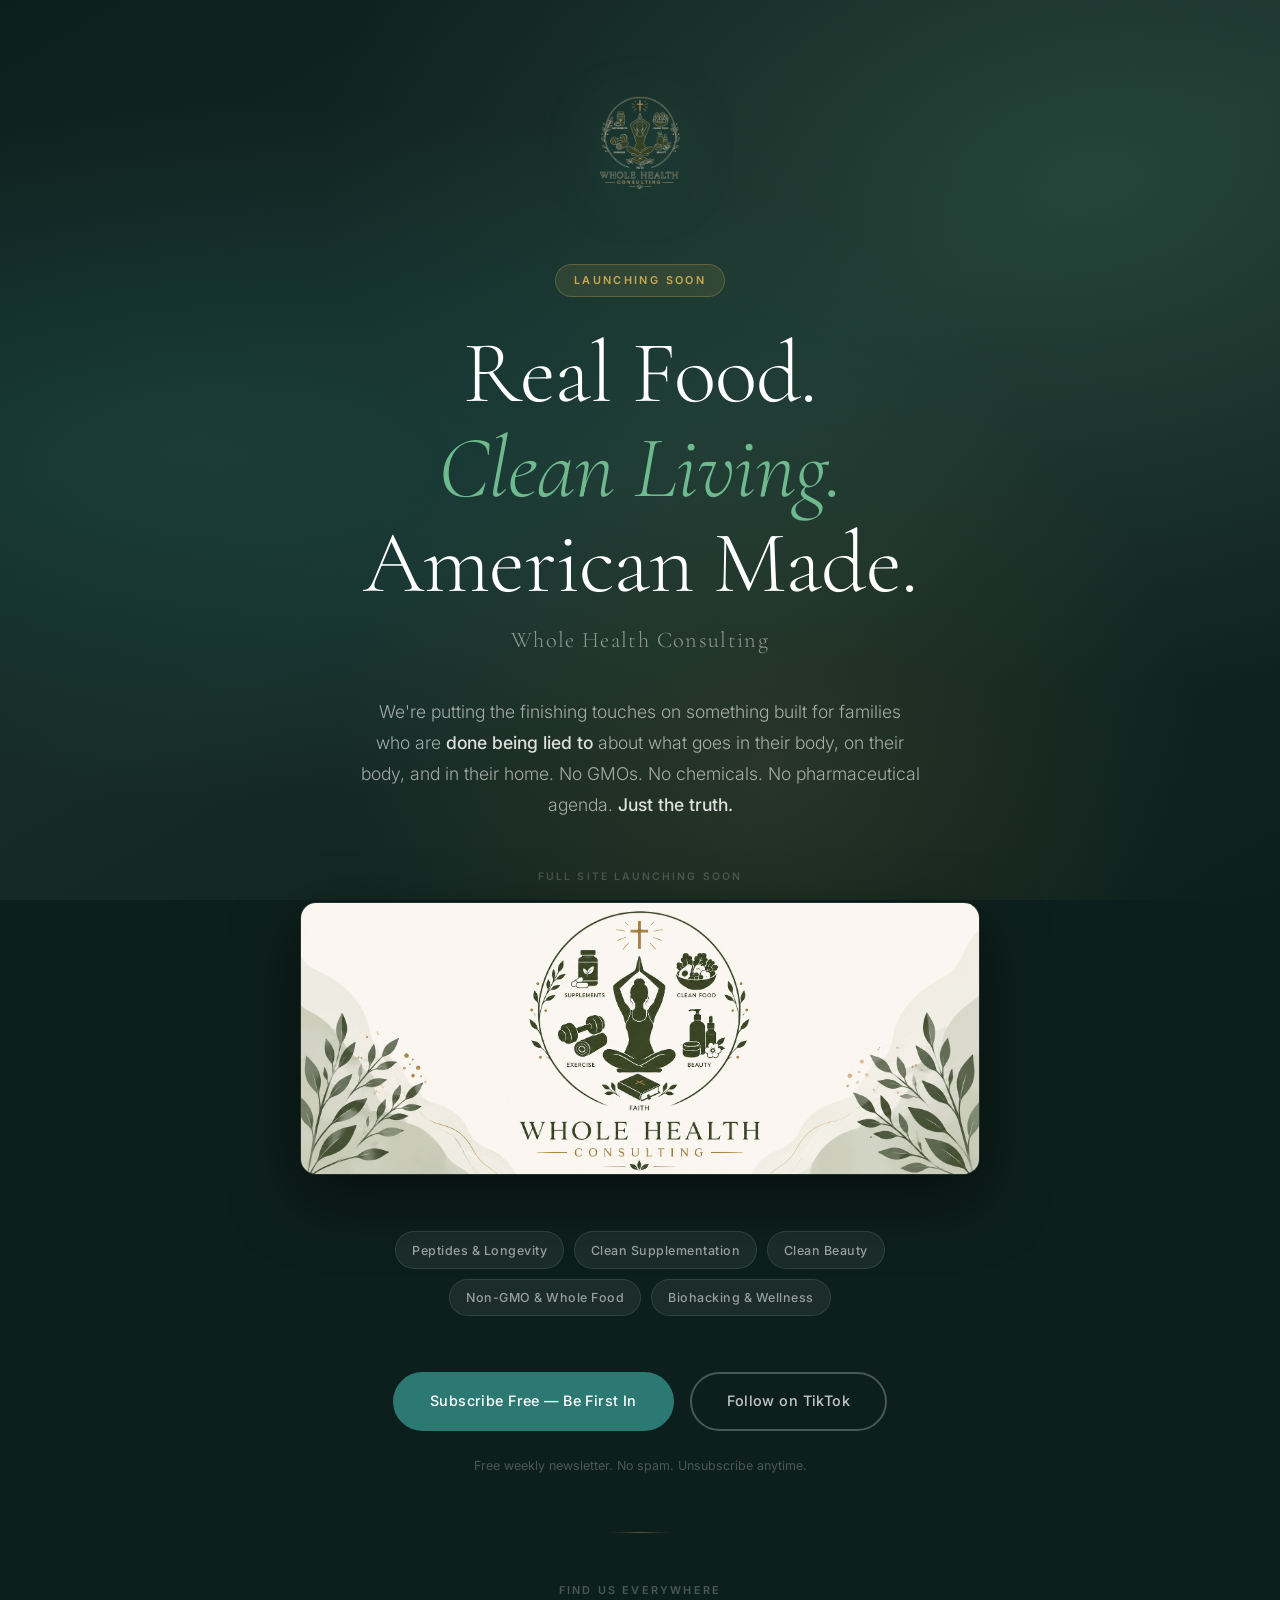
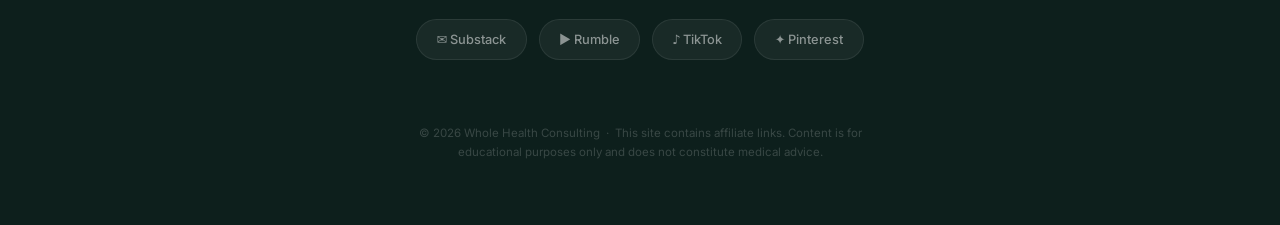
==== commit d5f59a87: "Add real logo/banner assets; update coming-soon page with banner preview - images/logo.png: transpar" ====
--- a/index.html
+++ b/index.html
@@ -10,9 +10,12 @@
     <!-- Open Graph -->
     <meta property="og:title" content="Whole Health Consulting — Coming Soon" />
     <meta property="og:description" content="Real food. Clean living. American made. We're launching soon — subscribe to be first in." />
-    <meta property="og:image" content="https://wholehealth.consulting/images/logo.png" />
-    <meta property="og:url" content="https://wholehealth.consulting" />
+    <meta property="og:image" content="https://whole-health-consulting.com/images/banner.png" />
+    <meta property="og:url" content="https://whole-health-consulting.com" />
     <meta property="og:type" content="website" />
+    <meta name="twitter:card" content="summary_large_image" />
+    <meta name="twitter:image" content="https://whole-health-consulting.com/images/banner.png" />
+    <link rel="canonical" href="https://whole-health-consulting.com" />
 
     <!-- Favicon -->
     <link rel="icon" type="image/png" href="images/logo.png" />
@@ -167,6 +170,33 @@
             background: rgba(44,120,115,0.2);
             border-color: rgba(44,120,115,0.4);
             color: var(--white);
+        }
+
+        /* ── BANNER PREVIEW ── */
+        .banner-preview {
+            max-width: 680px;
+            width: 100%;
+            margin-bottom: 3rem;
+            text-align: center;
+        }
+        .preview-label {
+            font-size: 0.65rem;
+            font-weight: 600;
+            letter-spacing: 0.2em;
+            text-transform: uppercase;
+            color: rgba(255,255,255,0.2);
+            margin-bottom: 1rem;
+        }
+        .banner-img {
+            width: 100%;
+            border-radius: 16px;
+            border: 1px solid rgba(255,255,255,0.08);
+            box-shadow: 0 24px 64px rgba(0,0,0,0.5);
+            transition: transform 0.4s ease, box-shadow 0.4s ease;
+        }
+        .banner-img:hover {
+            transform: translateY(-4px);
+            box-shadow: 0 32px 80px rgba(0,0,0,0.6);
         }
 
         /* ── CTA ── */
@@ -331,7 +361,12 @@
             <strong>Just the truth.</strong>
         </p>
 
-        <div class="pillars fade-in d4">
+        <div class="banner-preview fade-in d4">
+            <p class="preview-label">Full site launching soon</p>
+            <img src="images/banner.png" alt="Whole Health Consulting" class="banner-img" />
+        </div>
+
+        <div class="pillars fade-in d5">
             <span class="pillar-tag">Peptides &amp; Longevity</span>
             <span class="pillar-tag">Clean Supplementation</span>
             <span class="pillar-tag">Clean Beauty</span>
@@ -339,7 +374,7 @@
             <span class="pillar-tag">Biohacking &amp; Wellness</span>
         </div>
 
-        <div class="cta-group fade-in d5">
+        <div class="cta-group fade-in d6">
             <a href="https://substack.com/@wholehealthconsulting" target="_blank" class="btn btn-primary">
                 Subscribe Free — Be First In
             </a>
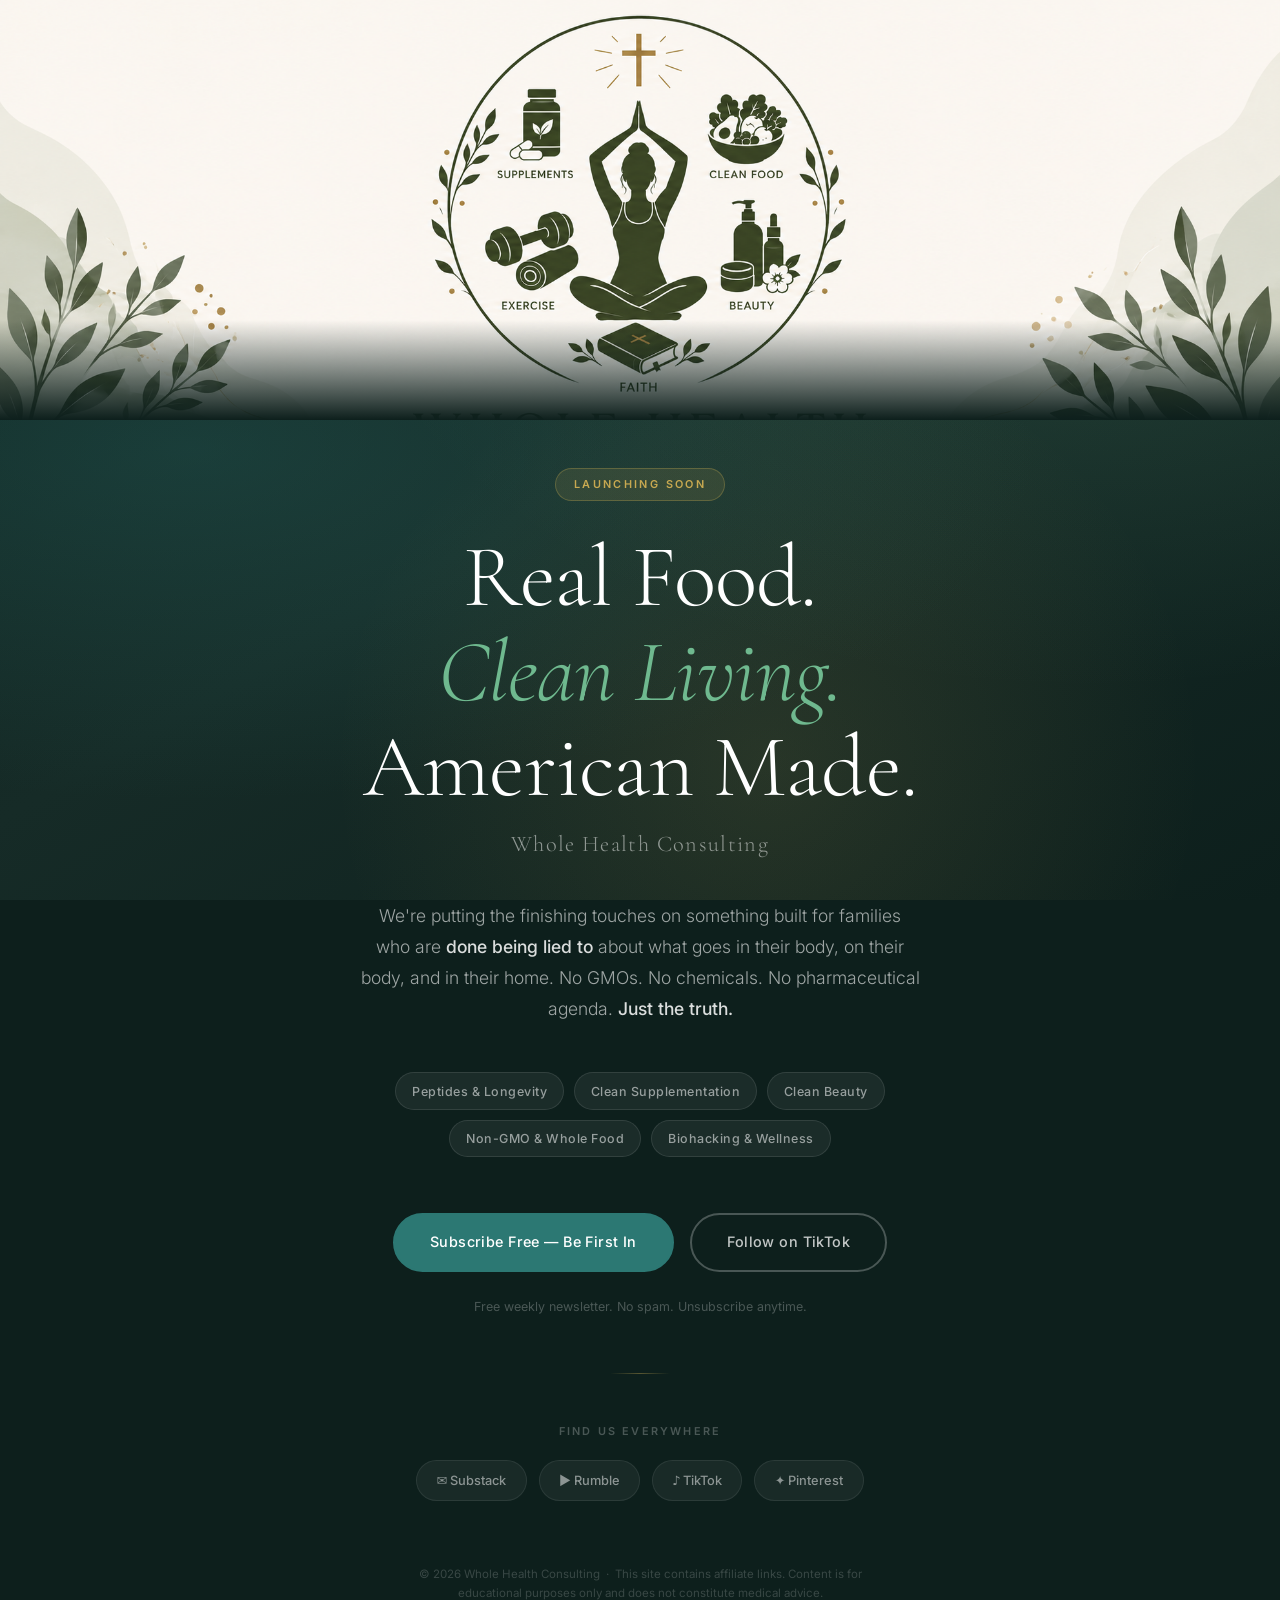
==== commit 13413880: "Move banner to full-width top; remove small logo from landing page Co-Authored-By: Claude Sonnet 4.6" ====
--- a/index.html
+++ b/index.html
@@ -64,32 +64,37 @@
                 linear-gradient(150deg, #0D1F1C 0%, #162B27 50%, #0D1F1C 100%);
         }
 
+        /* ── BANNER TOP ── */
+        .banner-top {
+            position: relative;
+            z-index: 1;
+            width: 100%;
+            overflow: hidden;
+        }
+        .banner-top img {
+            width: 100%;
+            display: block;
+            max-height: 420px;
+            object-fit: cover;
+            object-position: center top;
+        }
+        .banner-top::after {
+            content: '';
+            position: absolute;
+            bottom: 0; left: 0; right: 0;
+            height: 100px;
+            background: linear-gradient(to bottom, transparent, var(--dark));
+        }
+
         /* ── LAYOUT ── */
         .page {
             position: relative;
             z-index: 1;
-            min-height: 100vh;
             display: flex;
             flex-direction: column;
             align-items: center;
-            justify-content: center;
-            padding: 4rem 2rem;
+            padding: 3rem 2rem 5rem;
             text-align: center;
-        }
-
-        /* ── LOGO ── */
-        .logo {
-            width: 160px;
-            height: 160px;
-            object-fit: contain;
-            margin-bottom: 2.5rem;
-            filter: drop-shadow(0 8px 32px rgba(44,120,115,0.45));
-            animation: float 6s ease-in-out infinite;
-        }
-
-        @keyframes float {
-            0%, 100% { transform: translateY(0); }
-            50%       { transform: translateY(-12px); }
         }
 
         /* ── BADGE ── */
@@ -170,33 +175,6 @@
             background: rgba(44,120,115,0.2);
             border-color: rgba(44,120,115,0.4);
             color: var(--white);
-        }
-
-        /* ── BANNER PREVIEW ── */
-        .banner-preview {
-            max-width: 680px;
-            width: 100%;
-            margin-bottom: 3rem;
-            text-align: center;
-        }
-        .preview-label {
-            font-size: 0.65rem;
-            font-weight: 600;
-            letter-spacing: 0.2em;
-            text-transform: uppercase;
-            color: rgba(255,255,255,0.2);
-            margin-bottom: 1rem;
-        }
-        .banner-img {
-            width: 100%;
-            border-radius: 16px;
-            border: 1px solid rgba(255,255,255,0.08);
-            box-shadow: 0 24px 64px rgba(0,0,0,0.5);
-            transition: transform 0.4s ease, box-shadow 0.4s ease;
-        }
-        .banner-img:hover {
-            transform: translateY(-4px);
-            box-shadow: 0 32px 80px rgba(0,0,0,0.6);
         }
 
         /* ── CTA ── */
@@ -330,7 +308,7 @@
 
         /* ── RESPONSIVE ── */
         @media (max-width: 480px) {
-            .logo { width: 120px; height: 120px; }
+            .banner-top img { max-height: 220px; }
             .cta-group { flex-direction: column; align-items: center; }
             .btn { width: 100%; max-width: 300px; justify-content: center; }
         }
@@ -340,33 +318,30 @@
 <body>
     <div class="bg"></div>
 
+    <div class="banner-top">
+        <img src="images/banner.png" alt="Whole Health Consulting" />
+    </div>
+
     <main class="page">
 
-        <img src="images/logo.png" alt="Whole Health Consulting" class="logo fade-in d1" />
-
-        <div class="badge fade-in d2">Launching Soon</div>
-
-        <h1 class="fade-in d2">
+        <div class="badge fade-in d1">Launching Soon</div>
+
+        <h1 class="fade-in d1">
             Real Food.<br />
             <em>Clean Living.</em><br />
             American Made.
         </h1>
 
-        <p class="tagline fade-in d3">Whole Health Consulting</p>
-
-        <p class="description fade-in d3">
+        <p class="tagline fade-in d2">Whole Health Consulting</p>
+
+        <p class="description fade-in d2">
             We're putting the finishing touches on something built for families who are
             <strong>done being lied to</strong> about what goes in their body, on their body,
             and in their home. No GMOs. No chemicals. No pharmaceutical agenda.
             <strong>Just the truth.</strong>
         </p>
 
-        <div class="banner-preview fade-in d4">
-            <p class="preview-label">Full site launching soon</p>
-            <img src="images/banner.png" alt="Whole Health Consulting" class="banner-img" />
-        </div>
-
-        <div class="pillars fade-in d5">
+        <div class="pillars fade-in d3">
             <span class="pillar-tag">Peptides &amp; Longevity</span>
             <span class="pillar-tag">Clean Supplementation</span>
             <span class="pillar-tag">Clean Beauty</span>
@@ -374,7 +349,7 @@
             <span class="pillar-tag">Biohacking &amp; Wellness</span>
         </div>
 
-        <div class="cta-group fade-in d6">
+        <div class="cta-group fade-in d4">
             <a href="https://substack.com/@wholehealthconsulting" target="_blank" class="btn btn-primary">
                 Subscribe Free — Be First In
             </a>
@@ -383,12 +358,12 @@
             </a>
         </div>
 
-        <p class="cta-note fade-in d5">Free weekly newsletter. No spam. Unsubscribe anytime.</p>
-
-        <div class="divider fade-in d6"></div>
-
-        <p class="social-label fade-in d6">Find us everywhere</p>
-        <div class="social-row fade-in d6">
+        <p class="cta-note fade-in d4">Free weekly newsletter. No spam. Unsubscribe anytime.</p>
+
+        <div class="divider fade-in d5"></div>
+
+        <p class="social-label fade-in d5">Find us everywhere</p>
+        <div class="social-row fade-in d5">
             <a href="https://substack.com/@wholehealthconsulting" target="_blank" class="social-btn">
                 ✉ Substack
             </a>
@@ -403,7 +378,7 @@
             </a>
         </div>
 
-        <p class="foot fade-in d7">
+        <p class="foot fade-in d6">
             &copy; 2026 Whole Health Consulting &nbsp;·&nbsp;
             This site contains affiliate links. Content is for educational purposes only
             and does not constitute medical advice.
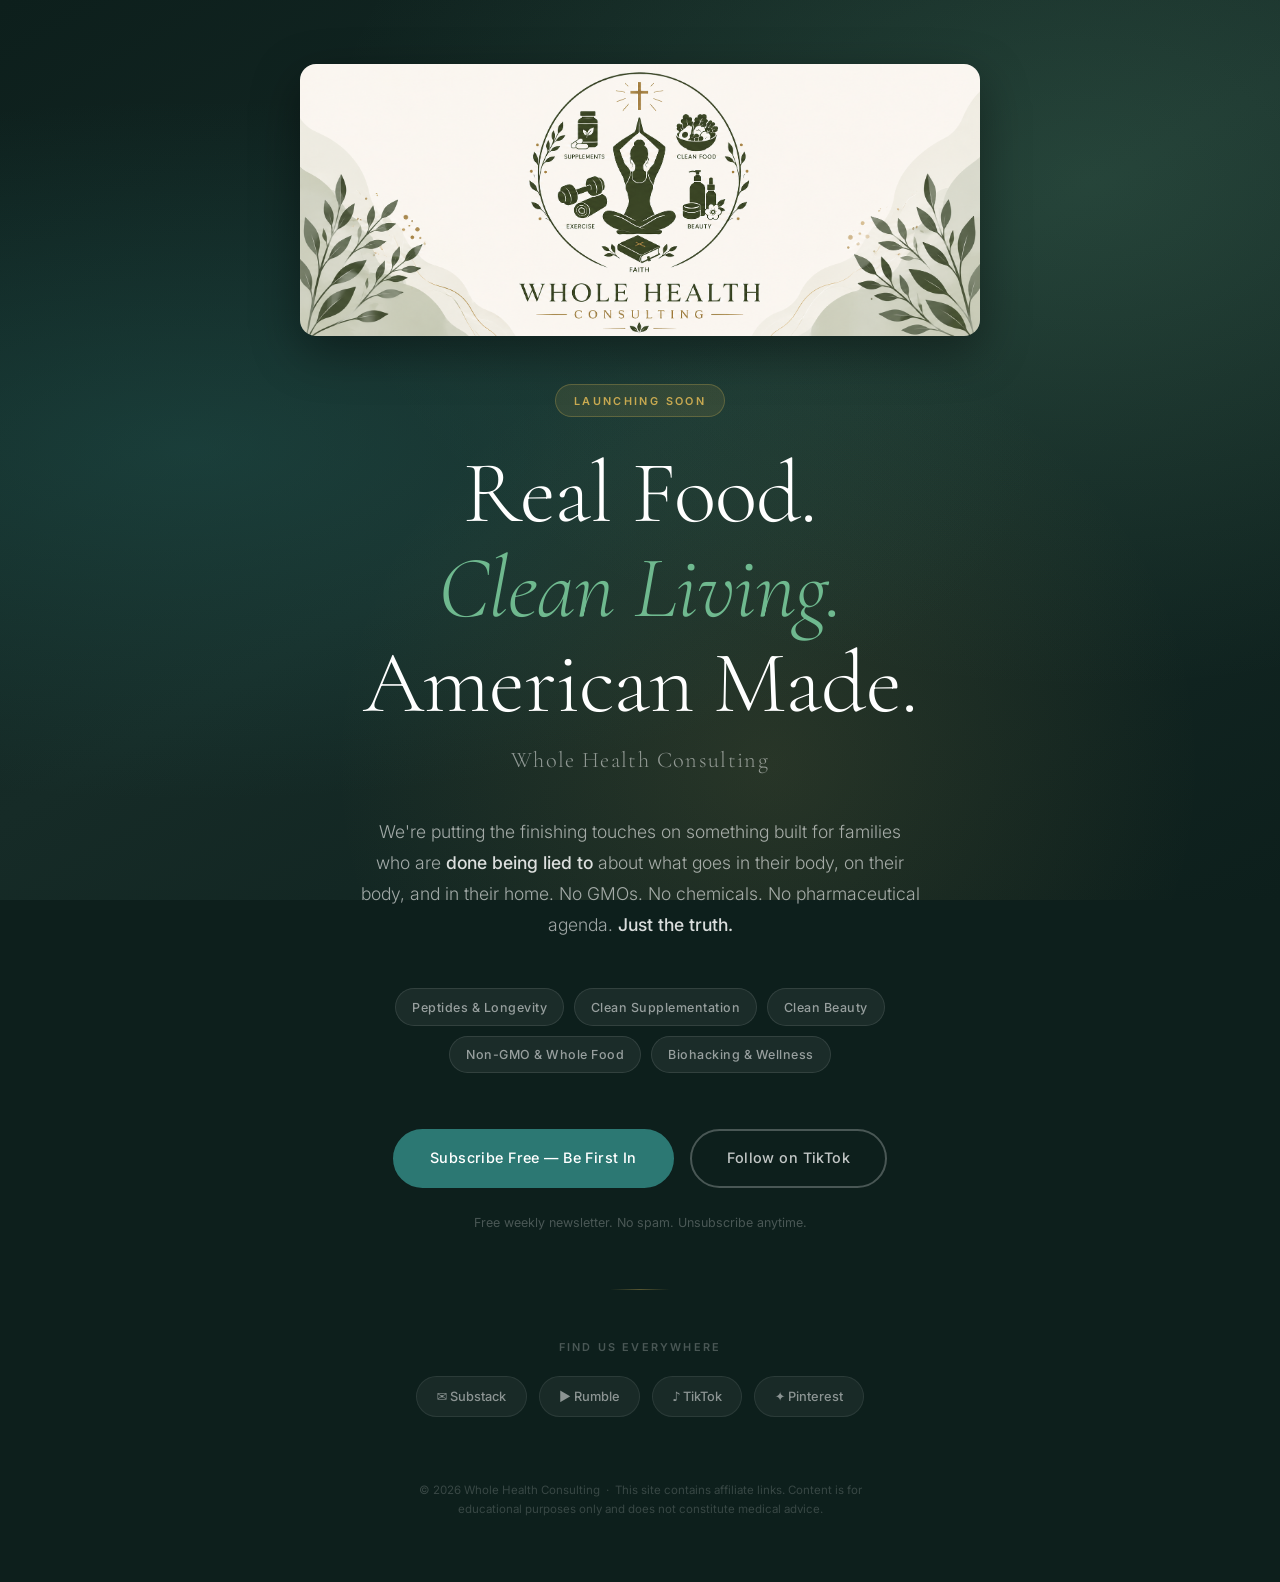
==== commit 6e0a383d: "Resize banner: contained card at top, no full-width stretch or fade Co-Authored-By: Claude Sonnet 4." ====
--- a/index.html
+++ b/index.html
@@ -64,37 +64,29 @@
                 linear-gradient(150deg, #0D1F1C 0%, #162B27 50%, #0D1F1C 100%);
         }
 
-        /* ── BANNER TOP ── */
-        .banner-top {
-            position: relative;
-            z-index: 1;
-            width: 100%;
-            overflow: hidden;
-        }
-        .banner-top img {
-            width: 100%;
-            display: block;
-            max-height: 420px;
-            object-fit: cover;
-            object-position: center top;
-        }
-        .banner-top::after {
-            content: '';
-            position: absolute;
-            bottom: 0; left: 0; right: 0;
-            height: 100px;
-            background: linear-gradient(to bottom, transparent, var(--dark));
-        }
-
         /* ── LAYOUT ── */
         .page {
             position: relative;
             z-index: 1;
+            min-height: 100vh;
             display: flex;
             flex-direction: column;
             align-items: center;
-            padding: 3rem 2rem 5rem;
+            justify-content: center;
+            padding: 4rem 2rem;
             text-align: center;
+        }
+
+        /* ── BANNER ── */
+        .banner-top {
+            max-width: 680px;
+            width: 100%;
+            margin-bottom: 2.5rem;
+        }
+        .banner-top img {
+            width: 100%;
+            border-radius: 16px;
+            box-shadow: 0 16px 48px rgba(0,0,0,0.4);
         }
 
         /* ── BADGE ── */
@@ -308,7 +300,6 @@
 
         /* ── RESPONSIVE ── */
         @media (max-width: 480px) {
-            .banner-top img { max-height: 220px; }
             .cta-group { flex-direction: column; align-items: center; }
             .btn { width: 100%; max-width: 300px; justify-content: center; }
         }
@@ -318,11 +309,11 @@
 <body>
     <div class="bg"></div>
 
-    <div class="banner-top">
-        <img src="images/banner.png" alt="Whole Health Consulting" />
-    </div>
-
     <main class="page">
+
+        <div class="banner-top fade-in d1">
+            <img src="images/banner.png" alt="Whole Health Consulting" />
+        </div>
 
         <div class="badge fade-in d1">Launching Soon</div>
 
